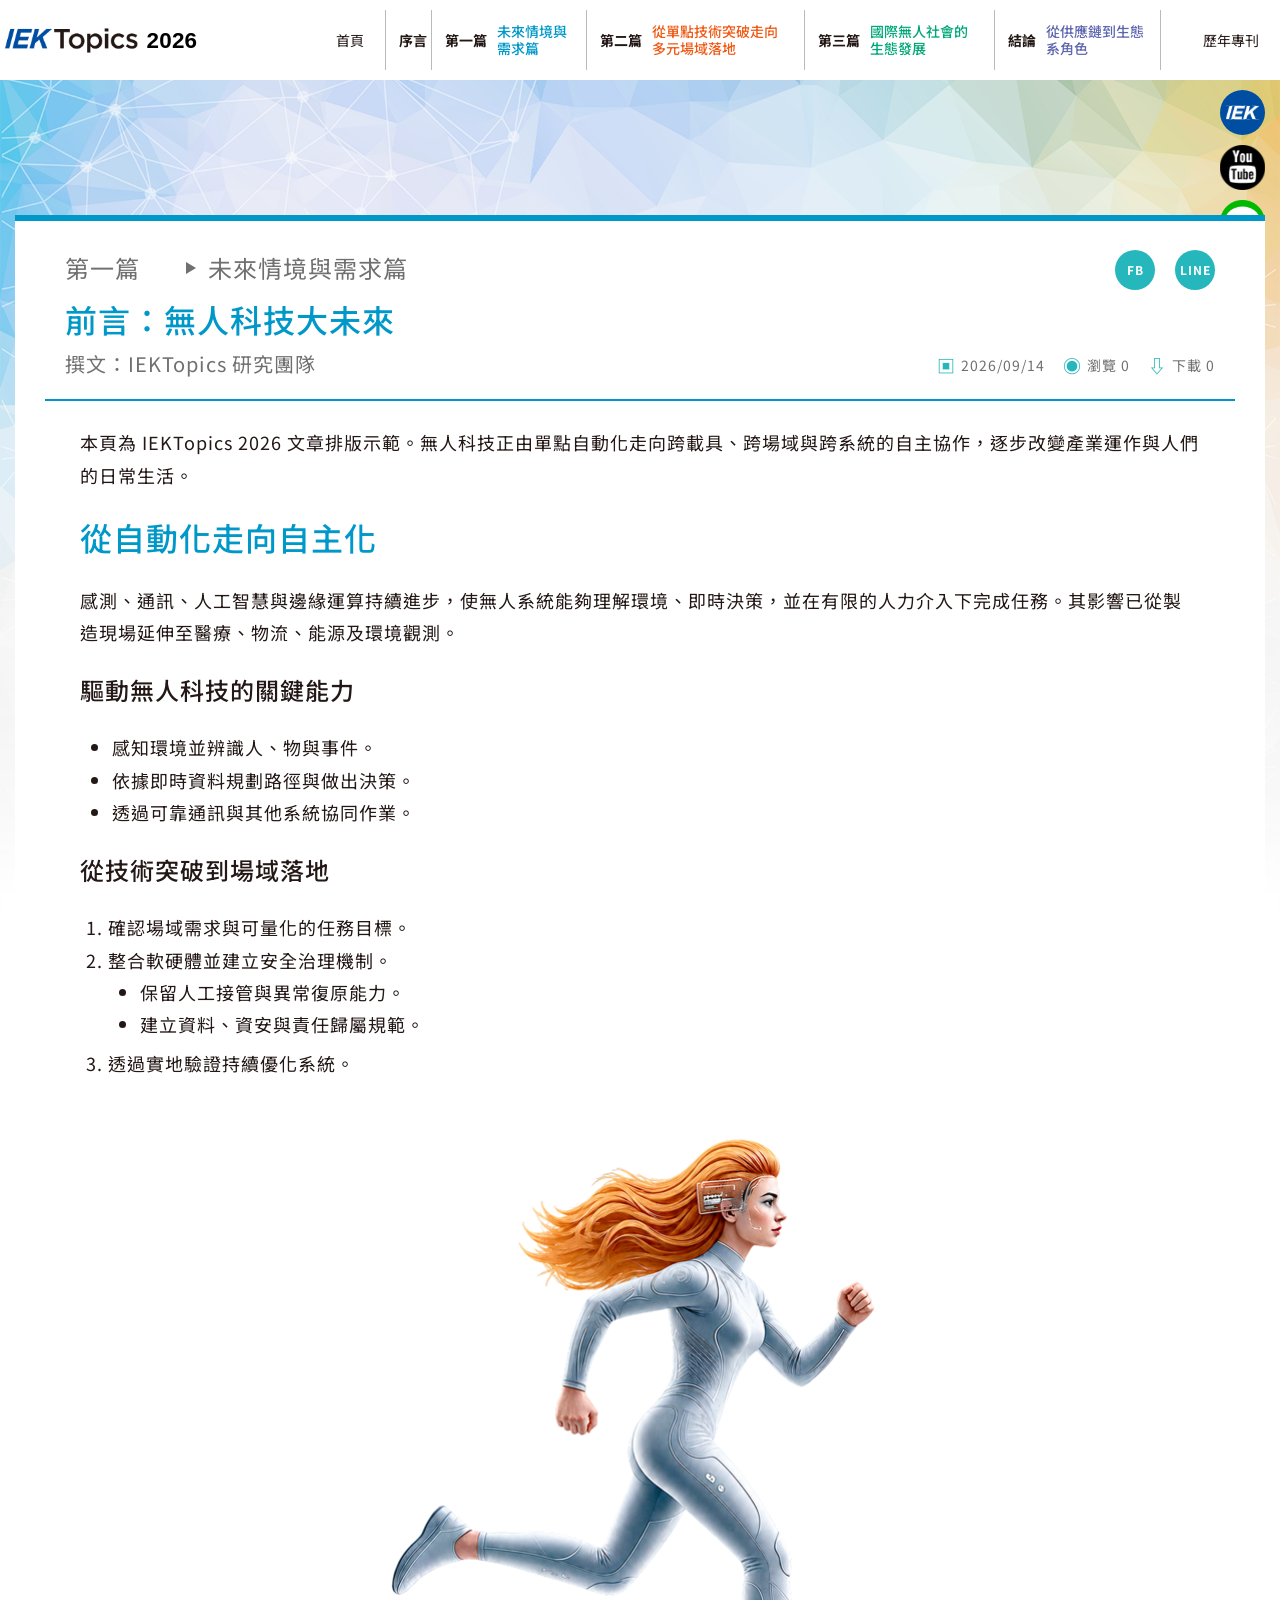
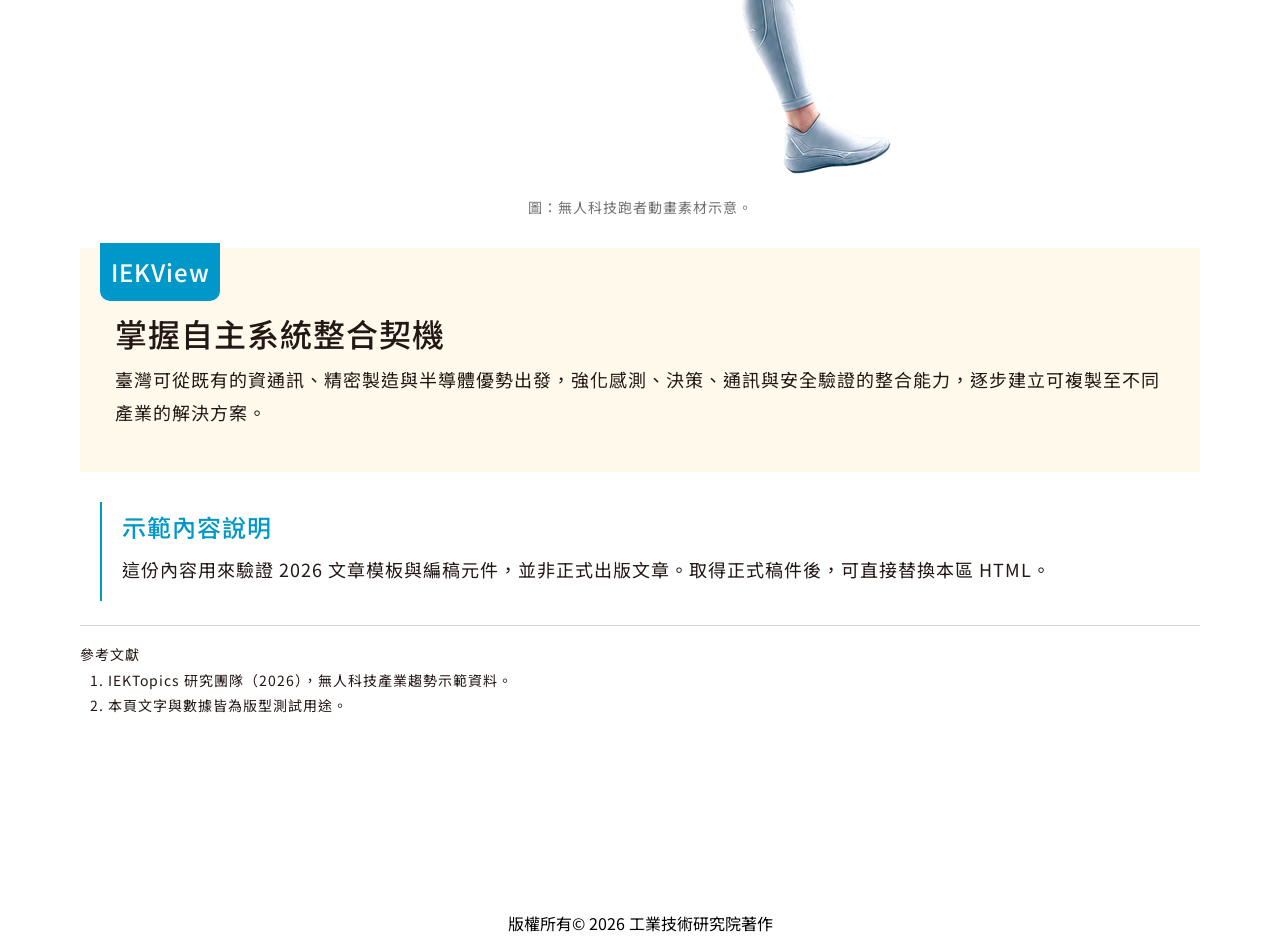
==== article.html @ 6112fb6c "first commit" ====
<!DOCTYPE html>
<html lang="zh-Hant-TW">
<head>
    <meta charset="UTF-8">
    <meta name="viewport" content="width=device-width, initial-scale=1.0">
    <meta http-equiv="X-UA-Compatible" content="ie=edge">
    <meta name="format-detection" content="telephone=no">
    <meta name="format-detection" content="email=no">
    <title>IEKTopics 2026｜前言：無人科技大未來</title>
    <link rel="stylesheet" href="css/main.css">
    <link rel="stylesheet" href="css/header.css?20260915a">
    <link rel="stylesheet" href="css/article.css?20260915a">
</head>
<body class="articleBody">
    <div id="app">
        <header id="header">
            <div class="headerContent">
                <div class="logo">
                    <a href="./index.html" aria-label="IEK Topics 2026 首頁">
                        <span class="logoArtwork" aria-hidden="true">
                            <img src="./images/logo.png" alt="" draggable="false">
                        </span>
                        <span class="logoYear" aria-hidden="true">2026</span>
                    </a>
                </div>
                <button type="button" id="menuBtn" aria-controls="site-nav" aria-expanded="false" aria-label="開啟選單">
                    <span aria-hidden="true"></span>
                </button>
                <nav id="site-nav" aria-label="主選單">
                    <ul class="mainMenu" id="main-menu"></ul>
                </nav>
            </div>
        </header>

        <main class="article" style="--article-color: #0098c8;">
            <div class="article__wrap">
                <article class="article__main">
                    <header class="article__header">
                        <div class="article__header--top">
                            <div class="article__share" aria-label="分享文章">
                                <a id="share-facebook" href="https://www.facebook.com/sharer/sharer.php" target="_blank" rel="noopener" aria-label="分享到 Facebook">FB</a>
                                <a id="share-line" href="https://social-plugins.line.me/lineit/share" target="_blank" rel="noopener" aria-label="分享到 LINE">LINE</a>
                            </div>
                            <div class="label"><span>第一篇</span><span>未來情境與需求篇</span></div>
                        </div>
                        <h1 class="article__header--title">前言：無人科技大未來</h1>
                        <div class="article__header--bottom">
                            <p class="author">撰文：IEKTopics 研究團隊</p>
                            <div class="article__info" aria-label="文章資訊">
                                <span><b aria-hidden="true">▣</b> 2026/09/14</span>
                                <span><b aria-hidden="true">◉</b> 瀏覽 0</span>
                                <span><b aria-hidden="true">⇩</b> 下載 0</span>
                            </div>
                        </div>
                    </header>

                    <!-- 正式文章請直接在 article__content 內依 description.html 的格式編輯。 -->
                    <div class="article__content">
                        <p>本頁為 IEKTopics 2026 文章排版示範。無人科技正由單點自動化走向跨載具、跨場域與跨系統的自主協作，逐步改變產業運作與人們的日常生活。</p>

                        <h1 class="txtGreen">從自動化走向自主化</h1>
                        <p>感測、通訊、人工智慧與邊緣運算持續進步，使無人系統能夠理解環境、即時決策，並在有限的人力介入下完成任務。其影響已從製造現場延伸至醫療、物流、能源及環境觀測。</p>

                        <h2>驅動無人科技的關鍵能力</h2>
                        <ul>
                            <li>感知環境並辨識人、物與事件。</li>
                            <li>依據即時資料規劃路徑與做出決策。</li>
                            <li>透過可靠通訊與其他系統協同作業。</li>
                        </ul>

                        <h2>從技術突破到場域落地</h2>
                        <ol>
                            <li>確認場域需求與可量化的任務目標。</li>
                            <li>整合軟硬體並建立安全治理機制。
                                <ul>
                                    <li>保留人工接管與異常復原能力。</li>
                                    <li>建立資料、資安與責任歸屬規範。</li>
                                </ul>
                            </li>
                            <li>透過實地驗證持續優化系統。</li>
                        </ol>

                        <figure>
                            <img src="./images/runner-01.png" alt="無人科技跑者動畫素材示意圖" draggable="false">
                            <figcaption>圖：無人科技跑者動畫素材示意。</figcaption>
                        </figure>

                        <div class="article__iekview">
                            <div class="iekview__main">
                                <p class="iekview__label">IEKView</p>
                                <div class="iekview__main--content">
                                    <h1>掌握自主系統整合契機</h1>
                                    <p>臺灣可從既有的資通訊、精密製造與半導體優勢出發，強化感測、決策、通訊與安全驗證的整合能力，逐步建立可複製至不同產業的解決方案。</p>
                                </div>
                            </div>
                        </div>

                        <div class="article__iekview">
                            <div class="iekview__into">
                                <h2 class="txtGreen">示範內容說明</h2>
                                <p>這份內容用來驗證 2026 文章模板與編稿元件，並非正式出版文章。取得正式稿件後，可直接替換本區 HTML。</p>
                            </div>
                        </div>

                        <div class="article__note">
                            <p>參考文獻</p>
                            <ol>
                                <li>IEKTopics 研究團隊（2026），無人科技產業趨勢示範資料。</li>
                                <li>本頁文字與數據皆為版型測試用途。</li>
                            </ol>
                        </div>
                    </div>
                </article>

                <div class="article__download" aria-label="文章下載資訊">
                    <p>本文檔案：前言：無人科技大未來 <span class="downloadStatus">正式檔案待上線</span></p>
                </div>
            </div>
        </main>

        <aside class="floatBtn" aria-label="外部服務">
            <a class="iek" href="https://ieknet.iek.org.tw" target="_blank" rel="noopener">
                <img src="./images/nav-iek.svg" alt="IEK" draggable="false">
            </a>
            <a class="youtube" href="https://www.youtube.com/user/ITRIIEK" target="_blank" rel="noopener">
                <img src="./images/nav-youtube.svg" alt="YouTube" draggable="false">
            </a>
            <a class="line" href="https://s.no8.io/link/channels/sjicz8Tp4T" target="_blank" rel="noopener">
                <img src="./images/nav-line.svg" alt="LINE" draggable="false">
            </a>
        </aside>

        <footer id="Footer" class="articleFooter">
            <div>版權所有© <script>document.write(new Date().getFullYear());</script> 工業技術研究院著作</div>
        </footer>
    </div>
    <script src="./js/article-data.js?20260914"></script>
    <script src="./js/header-menu.js?20260915a"></script>
    <script>
        (function () {
            var url = encodeURIComponent(window.location.href);
            document.getElementById('share-facebook').href = 'https://www.facebook.com/sharer/sharer.php?u=' + url;
            document.getElementById('share-line').href = 'https://social-plugins.line.me/lineit/share?url=' + url;
        }());
    </script>
</body>
</html>
---- css/main.css ----
@import url(https://fonts.googleapis.com/css2?family=Noto+Sans+TC:wght@400;500;700&display=swap);/*! normalize.css v8.0.1 | MIT License | github.com/necolas/normalize.css */

/* Document
   ========================================================================== */

/**
 * 1. Correct the line height in all browsers.
 * 2. Prevent adjustments of font size after orientation changes in iOS.
 */

html {
  line-height: 1.15; /* 1 */
  -webkit-text-size-adjust: 100%; /* 2 */
}

/* Sections
   ========================================================================== */

/**
 * Remove the margin in all browsers.
 */

body {
  margin: 0;
}

/**
 * Render the `main` element consistently in IE.
 */

main {
  display: block;
}

/**
 * Correct the font size and margin on `h1` elements within `section` and
 * `article` contexts in Chrome, Firefox, and Safari.
 */

h1 {
  font-size: 2em;
  margin: 0.67em 0;
}

/* Grouping content
   ========================================================================== */

/**
 * 1. Add the correct box sizing in Firefox.
 * 2. Show the overflow in Edge and IE.
 */

hr {
  box-sizing: content-box; /* 1 */
  height: 0; /* 1 */
  overflow: visible; /* 2 */
}

/**
 * 1. Correct the inheritance and scaling of font size in all browsers.
 * 2. Correct the odd `em` font sizing in all browsers.
 */

pre {
  font-family: monospace, monospace; /* 1 */
  font-size: 1em; /* 2 */
}

/* Text-level semantics
   ========================================================================== */

/**
 * Remove the gray background on active links in IE 10.
 */

a {
  background-color: transparent;
}

/**
 * 1. Remove the bottom border in Chrome 57-
 * 2. Add the correct text decoration in Chrome, Edge, IE, Opera, and Safari.
 */

abbr[title] {
  border-bottom: none; /* 1 */
  text-decoration: underline; /* 2 */
  text-decoration: underline dotted; /* 2 */
}

/**
 * Add the correct font weight in Chrome, Edge, and Safari.
 */

b,
strong {
  font-weight: bolder;
}

/**
 * 1. Correct the inheritance and scaling of font size in all browsers.
 * 2. Correct the odd `em` font sizing in all browsers.
 */

code,
kbd,
samp {
  font-family: monospace, monospace; /* 1 */
  font-size: 1em; /* 2 */
}

/**
 * Add the correct font size in all browsers.
 */

small {
  font-size: 80%;
}

/**
 * Prevent `sub` and `sup` elements from affecting the line height in
 * all browsers.
 */

sub,
sup {
  font-size: 75%;
  line-height: 0;
  position: relative;
  vertical-align: baseline;
}

sub {
  bottom: -0.25em;
}

sup {
  top: -0.5em;
}

/* Embedded content
   ========================================================================== */

/**
 * Remove the border on images inside links in IE 10.
 */

img {
  border-style: none;
}

/* Forms
   ========================================================================== */

/**
 * 1. Change the font styles in all browsers.
 * 2. Remove the margin in Firefox and Safari.
 */

button,
input,
optgroup,
select,
textarea {
  font-family: inherit; /* 1 */
  font-size: 100%; /* 1 */
  line-height: 1.15; /* 1 */
  margin: 0; /* 2 */
}

/**
 * Show the overflow in IE.
 * 1. Show the overflow in Edge.
 */

button,
input { /* 1 */
  overflow: visible;
}

/**
 * Remove the inheritance of text transform in Edge, Firefox, and IE.
 * 1. Remove the inheritance of text transform in Firefox.
 */

button,
select { /* 1 */
  text-transform: none;
}

/**
 * Correct the inability to style clickable types in iOS and Safari.
 */

button,
[type="button"],
[type="reset"],
[type="submit"] {
  -webkit-appearance: button;
}

/**
 * Remove the inner border and padding in Firefox.
 */

button::-moz-focus-inner,
[type="button"]::-moz-focus-inner,
[type="reset"]::-moz-focus-inner,
[type="submit"]::-moz-focus-inner {
  border-style: none;
  padding: 0;
}

/**
 * Restore the focus styles unset by the previous rule.
 */

button:-moz-focusring,
[type="button"]:-moz-focusring,
[type="reset"]:-moz-focusring,
[type="submit"]:-moz-focusring {
  outline: 1px dotted ButtonText;
}

/**
 * Correct the padding in Firefox.
 */

fieldset {
  padding: 0.35em 0.75em 0.625em;
}

/**
 * 1. Correct the text wrapping in Edge and IE.
 * 2. Correct the color inheritance from `fieldset` elements in IE.
 * 3. Remove the padding so developers are not caught out when they zero out
 *    `fieldset` elements in all browsers.
 */

legend {
  box-sizing: border-box; /* 1 */
  color: inherit; /* 2 */
  display: table; /* 1 */
  max-width: 100%; /* 1 */
  padding: 0; /* 3 */
  white-space: normal; /* 1 */
}

/**
 * Add the correct vertical alignment in Chrome, Firefox, and Opera.
 */

progress {
  vertical-align: baseline;
}

/**
 * Remove the default vertical scrollbar in IE 10+.
 */

textarea {
  overflow: auto;
}

/**
 * 1. Add the correct box sizing in IE 10.
 * 2. Remove the padding in IE 10.
 */

[type="checkbox"],
[type="radio"] {
  box-sizing: border-box; /* 1 */
  padding: 0; /* 2 */
}

/**
 * Correct the cursor style of increment and decrement buttons in Chrome.
 */

[type="number"]::-webkit-inner-spin-button,
[type="number"]::-webkit-outer-spin-button {
  height: auto;
}

/**
 * 1. Correct the odd appearance in Chrome and Safari.
 * 2. Correct the outline style in Safari.
 */

[type="search"] {
  -webkit-appearance: textfield; /* 1 */
  outline-offset: -2px; /* 2 */
}

/**
 * Remove the inner padding in Chrome and Safari on macOS.
 */

[type="search"]::-webkit-search-decoration {
  -webkit-appearance: none;
}

/**
 * 1. Correct the inability to style clickable types in iOS and Safari.
 * 2. Change font properties to `inherit` in Safari.
 */

::-webkit-file-upload-button {
  -webkit-appearance: button; /* 1 */
  font: inherit; /* 2 */
}

/* Interactive
   ========================================================================== */

/*
 * Add the correct display in Edge, IE 10+, and Firefox.
 */

details {
  display: block;
}

/*
 * Add the correct display in all browsers.
 */

summary {
  display: list-item;
}

/* Misc
   ========================================================================== */

/**
 * Add the correct display in IE 10+.
 */

template {
  display: none;
}

/**
 * Add the correct display in IE 10.
 */

[hidden] {
  display: none;
}

/* IEKTopics 2026 interactive key visual */
.index .index__main {
  min-height: calc(100vh - var(--nav-height));
  background: #fff;
}
.index .index__background {
  display: none;
}
.index .KeyVision {
  height: calc(100vh - var(--nav-height));
  min-height: 685px;
  background: #fff;
}
.index .KeyVision > .container {
  max-width: 1080px;
  height: 100%;
}
.index .KeyVision__main {
  width: 100%;
  height: 100%;
  padding-top: 0;
  align-items: center;
  justify-content: center;
}
.logoPlaceholder {
  display: flex;
  align-items: center;
  justify-content: center;
  width: 288px;
  height: 35px;
  border: 1px dashed #999;
  color: #555;
  font-size: 16px;
  letter-spacing: .04em;
}
.KeyVision__animation {
  position: relative;
  width: 100%;
  height: min(685px, 100%);
  aspect-ratio: 1080 / 685;
  overflow: hidden;
  background: #fff;
}
.KeyVision__cards,
.KeyVision__runner {
  position: absolute;
  inset: 0;
  overflow: hidden;
}
.KeyVision__cards {
  z-index: 1;
  perspective: 1800px;
  perspective-origin: 50% 50%;
}
.KeyVision__cards .card-wrap {
  --card-width: clamp(62px, 12.78%, 138px);
  position: absolute;
  left: 50%;
  top: 56%;
  width: var(--card-width);
  aspect-ratio: 180 / 685;
  transform-style: preserve-3d;
  transform-origin: center center;
  will-change: transform, opacity;
}
.KeyVision__cards .card-wrap img {
  display: block;
  width: 100%;
  height: 100%;
  object-fit: fill;
  filter: drop-shadow(0 16px 18px rgba(0,0,0,.18));
  user-select: none;
  -webkit-user-drag: none;
}
.KeyVision__runner {
  z-index: 2;
  pointer-events: none;
}
.KeyVision__runner #runner {
  position: absolute;
  left: 0;
  bottom: 0;
  width: min(55.46%, 599px);
  height: auto;
  transform-origin: center bottom;
  will-change: transform;
  user-select: none;
  -webkit-user-drag: none;
}
.index #Footer {
  color: #000;
  background: #fff;
}
.index #Footer .enterprise {
  display: none;
}
@media (max-width: 960px) {
  .index .KeyVision {
    min-height: 600px;
  }
  .index .KeyVision > .container {
    max-width: 100%;
    padding: 0 15px;
  }
  .KeyVision__animation {
    height: auto;
    min-height: 600px;
  }
}
@media (max-width: 768px) {
  .logoPlaceholder {
    width: 168px;
    height: 28px;
    font-size: 13px;
  }
  .index .KeyVision {
    min-height: 520px;
  }
  .index .KeyVision > .container {
    padding: 0;
  }
  .KeyVision__animation {
    min-height: 520px;
  }
  .KeyVision__cards .card-wrap {
    --card-width: clamp(58px, 17vw, 105px);
  }
  .KeyVision__runner #runner {
    width: 72%;
  }
}
@media (prefers-reduced-motion: reduce) {
  .KeyVision__cards .card-wrap,
  .KeyVision__runner #runner {
    transition: none;
  }
}
a{color:inherit;text-decoration:inherit}p,figure{margin:0}ul{padding:0;margin:0;list-style:none}.row{display:-webkit-box;display:-webkit-flex;display:-ms-flexbox;display:flex;-webkit-box-align:start;-webkit-align-items:flex-start;-ms-flex-align:start;align-items:flex-start;-webkit-box-pack:start;-webkit-justify-content:flex-start;-ms-flex-pack:start;justify-content:flex-start;-webkit-flex-wrap:wrap;-ms-flex-wrap:wrap;flex-wrap:wrap;margin:0 auto;width:100%;max-width:1200px}.col\:1{width:calc(((100% - 480px) / 24 * 1));margin-right:10px;margin-left:10px}.col\:full-1{width:4.16667%}.col\:2{width:calc(20px + ((100% - 480px) / 24 * 2));margin-right:10px;margin-left:10px}.col\:full-2{width:8.33333%}.col\:3{width:calc(40px + ((100% - 480px) / 24 * 3));margin-right:10px;margin-left:10px}.col\:full-3{width:12.5%}.col\:4{width:calc(60px + ((100% - 480px) / 24 * 4));margin-right:10px;margin-left:10px}.col\:full-4{width:16.66667%}.col\:5{width:calc(80px + ((100% - 480px) / 24 * 5));margin-right:10px;margin-left:10px}.col\:full-5{width:20.83333%}.col\:6{width:calc(100px + ((100% - 480px) / 24 * 6));margin-right:10px;margin-left:10px}.col\:full-6{width:25%}.col\:7{width:calc(120px + ((100% - 480px) / 24 * 7));margin-right:10px;margin-left:10px}.col\:full-7{width:29.16667%}.col\:8{width:calc(140px + ((100% - 480px) / 24 * 8));margin-right:10px;margin-left:10px}.col\:full-8{width:33.33333%}.col\:9{width:calc(160px + ((100% - 480px) / 24 * 9));margin-right:10px;margin-left:10px}.col\:full-9{width:37.5%}.col\:10{width:calc(180px + ((100% - 480px) / 24 * 10));margin-right:10px;margin-left:10px}.col\:full-10{width:41.66667%}.col\:11{width:calc(200px + ((100% - 480px) / 24 * 11));margin-right:10px;margin-left:10px}.col\:full-11{width:45.83333%}.col\:12{width:calc(220px + ((100% - 480px) / 24 * 12));margin-right:10px;margin-left:10px}.col\:full-12{width:50%}.col\:13{width:calc(240px + ((100% - 480px) / 24 * 13));margin-right:10px;margin-left:10px}.col\:full-13{width:54.16667%}.col\:14{width:calc(260px + ((100% - 480px) / 24 * 14));margin-right:10px;margin-left:10px}.col\:full-14{width:58.33333%}.col\:15{width:calc(280px + ((100% - 480px) / 24 * 15));margin-right:10px;margin-left:10px}.col\:full-15{width:62.5%}.col\:16{width:calc(300px + ((100% - 480px) / 24 * 16));margin-right:10px;margin-left:10px}.col\:full-16{width:66.66667%}.col\:17{width:calc(320px + ((100% - 480px) / 24 * 17));margin-right:10px;margin-left:10px}.col\:full-17{width:70.83333%}.col\:18{width:calc(340px + ((100% - 480px) / 24 * 18));margin-right:10px;margin-left:10px}.col\:full-18{width:75%}.col\:19{width:calc(360px + ((100% - 480px) / 24 * 19));margin-right:10px;margin-left:10px}.col\:full-19{width:79.16667%}.col\:20{width:calc(380px + ((100% - 480px) / 24 * 20));margin-right:10px;margin-left:10px}.col\:full-20{width:83.33333%}.col\:21{width:calc(400px + ((100% - 480px) / 24 * 21));margin-right:10px;margin-left:10px}.col\:full-21{width:87.5%}.col\:22{width:calc(420px + ((100% - 480px) / 24 * 22));margin-right:10px;margin-left:10px}.col\:full-22{width:91.66667%}.col\:23{width:calc(440px + ((100% - 480px) / 24 * 23));margin-right:10px;margin-left:10px}.col\:full-23{width:95.83333%}.col\:24{width:calc(460px + (100% - 480px));margin-right:10px;margin-left:10px}.col\:full-24{width:100%}@media (max-width: 1200px){.xl\:1{width:calc(((100% - 480px) / 24 * 1));margin-right:10px;margin-left:10px}.xl\:2{width:calc(20px + ((100% - 480px) / 24 * 2));margin-right:10px;margin-left:10px}.xl\:3{width:calc(40px + ((100% - 480px) / 24 * 3));margin-right:10px;margin-left:10px}.xl\:4{width:calc(60px + ((100% - 480px) / 24 * 4));margin-right:10px;margin-left:10px}.xl\:5{width:calc(80px + ((100% - 480px) / 24 * 5));margin-right:10px;margin-left:10px}.xl\:6{width:calc(100px + ((100% - 480px) / 24 * 6));margin-right:10px;margin-left:10px}.xl\:7{width:calc(120px + ((100% - 480px) / 24 * 7));margin-right:10px;margin-left:10px}.xl\:8{width:calc(140px + ((100% - 480px) / 24 * 8));margin-right:10px;margin-left:10px}.xl\:9{width:calc(160px + ((100% - 480px) / 24 * 9));margin-right:10px;margin-left:10px}.xl\:10{width:calc(180px + ((100% - 480px) / 24 * 10));margin-right:10px;margin-left:10px}.xl\:11{width:calc(200px + ((100% - 480px) / 24 * 11));margin-right:10px;margin-left:10px}.xl\:12{width:calc(220px + ((100% - 480px) / 24 * 12));margin-right:10px;margin-left:10px}.xl\:13{width:calc(240px + ((100% - 480px) / 24 * 13));margin-right:10px;margin-left:10px}.xl\:14{width:calc(260px + ((100% - 480px) / 24 * 14));margin-right:10px;margin-left:10px}.xl\:15{width:calc(280px + ((100% - 480px) / 24 * 15));margin-right:10px;margin-left:10px}.xl\:16{width:calc(300px + ((100% - 480px) / 24 * 16));margin-right:10px;margin-left:10px}.xl\:17{width:calc(320px + ((100% - 480px) / 24 * 17));margin-right:10px;margin-left:10px}.xl\:18{width:calc(340px + ((100% - 480px) / 24 * 18));margin-right:10px;margin-left:10px}.xl\:19{width:calc(360px + ((100% - 480px) / 24 * 19));margin-right:10px;margin-left:10px}.xl\:20{width:calc(380px + ((100% - 480px) / 24 * 20));margin-right:10px;margin-left:10px}.xl\:21{width:calc(400px + ((100% - 480px) / 24 * 21));margin-right:10px;margin-left:10px}.xl\:22{width:calc(420px + ((100% - 480px) / 24 * 22));margin-right:10px;margin-left:10px}.xl\:23{width:calc(440px + ((100% - 480px) / 24 * 23));margin-right:10px;margin-left:10px}.xl\:24{width:calc(460px + (100% - 480px));margin-right:10px;margin-left:10px}}@media (max-width: 1200px){.xl\:full-1{width:4.16667%}.xl\:full-2{width:8.33333%}.xl\:full-3{width:12.5%}.xl\:full-4{width:16.66667%}.xl\:full-5{width:20.83333%}.xl\:full-6{width:25%}.xl\:full-7{width:29.16667%}.xl\:full-8{width:33.33333%}.xl\:full-9{width:37.5%}.xl\:full-10{width:41.66667%}.xl\:full-11{width:45.83333%}.xl\:full-12{width:50%}.xl\:full-13{width:54.16667%}.xl\:full-14{width:58.33333%}.xl\:full-15{width:62.5%}.xl\:full-16{width:66.66667%}.xl\:full-17{width:70.83333%}.xl\:full-18{width:75%}.xl\:full-19{width:79.16667%}.xl\:full-20{width:83.33333%}.xl\:full-21{width:87.5%}.xl\:full-22{width:91.66667%}.xl\:full-23{width:95.83333%}.xl\:full-24{width:100%}}@media (max-width: 960px){.lg\:1{width:calc(((100% - 480px) / 24 * 1));margin-right:10px;margin-left:10px}.lg\:2{width:calc(20px + ((100% - 480px) / 24 * 2));margin-right:10px;margin-left:10px}.lg\:3{width:calc(40px + ((100% - 480px) / 24 * 3));margin-right:10px;margin-left:10px}.lg\:4{width:calc(60px + ((100% - 480px) / 24 * 4));margin-right:10px;margin-left:10px}.lg\:5{width:calc(80px + ((100% - 480px) / 24 * 5));margin-right:10px;margin-left:10px}.lg\:6{width:calc(100px + ((100% - 480px) / 24 * 6));margin-right:10px;margin-left:10px}.lg\:7{width:calc(120px + ((100% - 480px) / 24 * 7));margin-right:10px;margin-left:10px}.lg\:8{width:calc(140px + ((100% - 480px) / 24 * 8));margin-right:10px;margin-left:10px}.lg\:9{width:calc(160px + ((100% - 480px) / 24 * 9));margin-right:10px;margin-left:10px}.lg\:10{width:calc(180px + ((100% - 480px) / 24 * 10));margin-right:10px;margin-left:10px}.lg\:11{width:calc(200px + ((100% - 480px) / 24 * 11));margin-right:10px;margin-left:10px}.lg\:12{width:calc(220px + ((100% - 480px) / 24 * 12));margin-right:10px;margin-left:10px}.lg\:13{width:calc(240px + ((100% - 480px) / 24 * 13));margin-right:10px;margin-left:10px}.lg\:14{width:calc(260px + ((100% - 480px) / 24 * 14));margin-right:10px;margin-left:10px}.lg\:15{width:calc(280px + ((100% - 480px) / 24 * 15));margin-right:10px;margin-left:10px}.lg\:16{width:calc(300px + ((100% - 480px) / 24 * 16));margin-right:10px;margin-left:10px}.lg\:17{width:calc(320px + ((100% - 480px) / 24 * 17));margin-right:10px;margin-left:10px}.lg\:18{width:calc(340px + ((100% - 480px) / 24 * 18));margin-right:10px;margin-left:10px}.lg\:19{width:calc(360px + ((100% - 480px) / 24 * 19));margin-right:10px;margin-left:10px}.lg\:20{width:calc(380px + ((100% - 480px) / 24 * 20));margin-right:10px;margin-left:10px}.lg\:21{width:calc(400px + ((100% - 480px) / 24 * 21));margin-right:10px;margin-left:10px}.lg\:22{width:calc(420px + ((100% - 480px) / 24 * 22));margin-right:10px;margin-left:10px}.lg\:23{width:calc(440px + ((100% - 480px) / 24 * 23));margin-right:10px;margin-left:10px}.lg\:24{width:calc(460px + (100% - 480px));margin-right:10px;margin-left:10px}}@media (max-width: 960px){.lg\:full-1{width:4.16667%}.lg\:full-2{width:8.33333%}.lg\:full-3{width:12.5%}.lg\:full-4{width:16.66667%}.lg\:full-5{width:20.83333%}.lg\:full-6{width:25%}.lg\:full-7{width:29.16667%}.lg\:full-8{width:33.33333%}.lg\:full-9{width:37.5%}.lg\:full-10{width:41.66667%}.lg\:full-11{width:45.83333%}.lg\:full-12{width:50%}.lg\:full-13{width:54.16667%}.lg\:full-14{width:58.33333%}.lg\:full-15{width:62.5%}.lg\:full-16{width:66.66667%}.lg\:full-17{width:70.83333%}.lg\:full-18{width:75%}.lg\:full-19{width:79.16667%}.lg\:full-20{width:83.33333%}.lg\:full-21{width:87.5%}.lg\:full-22{width:91.66667%}.lg\:full-23{width:95.83333%}.lg\:full-24{width:100%}}@media (max-width: 768px){.md\:1{width:calc(((100% - 480px) / 24 * 1));margin-right:10px;margin-left:10px}.md\:2{width:calc(20px + ((100% - 480px) / 24 * 2));margin-right:10px;margin-left:10px}.md\:3{width:calc(40px + ((100% - 480px) / 24 * 3));margin-right:10px;margin-left:10px}.md\:4{width:calc(60px + ((100% - 480px) / 24 * 4));margin-right:10px;margin-left:10px}.md\:5{width:calc(80px + ((100% - 480px) / 24 * 5));margin-right:10px;margin-left:10px}.md\:6{width:calc(100px + ((100% - 480px) / 24 * 6));margin-right:10px;margin-left:10px}.md\:7{width:calc(120px + ((100% - 480px) / 24 * 7));margin-right:10px;margin-left:10px}.md\:8{width:calc(140px + ((100% - 480px) / 24 * 8));margin-right:10px;margin-left:10px}.md\:9{width:calc(160px + ((100% - 480px) / 24 * 9));margin-right:10px;margin-left:10px}.md\:10{width:calc(180px + ((100% - 480px) / 24 * 10));margin-right:10px;margin-left:10px}.md\:11{width:calc(200px + ((100% - 480px) / 24 * 11));margin-right:10px;margin-left:10px}.md\:12{width:calc(220px + ((100% - 480px) / 24 * 12));margin-right:10px;margin-left:10px}.md\:13{width:calc(240px + ((100% - 480px) / 24 * 13));margin-right:10px;margin-left:10px}.md\:14{width:calc(260px + ((100% - 480px) / 24 * 14));margin-right:10px;margin-left:10px}.md\:15{width:calc(280px + ((100% - 480px) / 24 * 15));margin-right:10px;margin-left:10px}.md\:16{width:calc(300px + ((100% - 480px) / 24 * 16));margin-right:10px;margin-left:10px}.md\:17{width:calc(320px + ((100% - 480px) / 24 * 17));margin-right:10px;margin-left:10px}.md\:18{width:calc(340px + ((100% - 480px) / 24 * 18));margin-right:10px;margin-left:10px}.md\:19{width:calc(360px + ((100% - 480px) / 24 * 19));margin-right:10px;margin-left:10px}.md\:20{width:calc(380px + ((100% - 480px) / 24 * 20));margin-right:10px;margin-left:10px}.md\:21{width:calc(400px + ((100% - 480px) / 24 * 21));margin-right:10px;margin-left:10px}.md\:22{width:calc(420px + ((100% - 480px) / 24 * 22));margin-right:10px;margin-left:10px}.md\:23{width:calc(440px + ((100% - 480px) / 24 * 23));margin-right:10px;margin-left:10px}.md\:24{width:calc(460px + (100% - 480px));margin-right:10px;margin-left:10px}}@media (max-width: 768px){.md\:full-1{width:4.16667%}.md\:full-2{width:8.33333%}.md\:full-3{width:12.5%}.md\:full-4{width:16.66667%}.md\:full-5{width:20.83333%}.md\:full-6{width:25%}.md\:full-7{width:29.16667%}.md\:full-8{width:33.33333%}.md\:full-9{width:37.5%}.md\:full-10{width:41.66667%}.md\:full-11{width:45.83333%}.md\:full-12{width:50%}.md\:full-13{width:54.16667%}.md\:full-14{width:58.33333%}.md\:full-15{width:62.5%}.md\:full-16{width:66.66667%}.md\:full-17{width:70.83333%}.md\:full-18{width:75%}.md\:full-19{width:79.16667%}.md\:full-20{width:83.33333%}.md\:full-21{width:87.5%}.md\:full-22{width:91.66667%}.md\:full-23{width:95.83333%}.md\:full-24{width:100%}}@media (max-width: 480px){.sm\:1{width:calc(((100% - 480px) / 24 * 1));margin-right:10px;margin-left:10px}.sm\:2{width:calc(20px + ((100% - 480px) / 24 * 2));margin-right:10px;margin-left:10px}.sm\:3{width:calc(40px + ((100% - 480px) / 24 * 3));margin-right:10px;margin-left:10px}.sm\:4{width:calc(60px + ((100% - 480px) / 24 * 4));margin-right:10px;margin-left:10px}.sm\:5{width:calc(80px + ((100% - 480px) / 24 * 5));margin-right:10px;margin-left:10px}.sm\:6{width:calc(100px + ((100% - 480px) / 24 * 6));margin-right:10px;margin-left:10px}.sm\:7{width:calc(120px + ((100% - 480px) / 24 * 7));margin-right:10px;margin-left:10px}.sm\:8{width:calc(140px + ((100% - 480px) / 24 * 8));margin-right:10px;margin-left:10px}.sm\:9{width:calc(160px + ((100% - 480px) / 24 * 9));margin-right:10px;margin-left:10px}.sm\:10{width:calc(180px + ((100% - 480px) / 24 * 10));margin-right:10px;margin-left:10px}.sm\:11{width:calc(200px + ((100% - 480px) / 24 * 11));margin-right:10px;margin-left:10px}.sm\:12{width:calc(220px + ((100% - 480px) / 24 * 12));margin-right:10px;margin-left:10px}.sm\:13{width:calc(240px + ((100% - 480px) / 24 * 13));margin-right:10px;margin-left:10px}.sm\:14{width:calc(260px + ((100% - 480px) / 24 * 14));margin-right:10px;margin-left:10px}.sm\:15{width:calc(280px + ((100% - 480px) / 24 * 15));margin-right:10px;margin-left:10px}.sm\:16{width:calc(300px + ((100% - 480px) / 24 * 16));margin-right:10px;margin-left:10px}.sm\:17{width:calc(320px + ((100% - 480px) / 24 * 17));margin-right:10px;margin-left:10px}.sm\:18{width:calc(340px + ((100% - 480px) / 24 * 18));margin-right:10px;margin-left:10px}.sm\:19{width:calc(360px + ((100% - 480px) / 24 * 19));margin-right:10px;margin-left:10px}.sm\:20{width:calc(380px + ((100% - 480px) / 24 * 20));margin-right:10px;margin-left:10px}.sm\:21{width:calc(400px + ((100% - 480px) / 24 * 21));margin-right:10px;margin-left:10px}.sm\:22{width:calc(420px + ((100% - 480px) / 24 * 22));margin-right:10px;margin-left:10px}.sm\:23{width:calc(440px + ((100% - 480px) / 24 * 23));margin-right:10px;margin-left:10px}.sm\:24{width:calc(460px + (100% - 480px));margin-right:10px;margin-left:10px}}@media (max-width: 480px){.sm\:full-1{width:4.16667%}.sm\:full-2{width:8.33333%}.sm\:full-3{width:12.5%}.sm\:full-4{width:16.66667%}.sm\:full-5{width:20.83333%}.sm\:full-6{width:25%}.sm\:full-7{width:29.16667%}.sm\:full-8{width:33.33333%}.sm\:full-9{width:37.5%}.sm\:full-10{width:41.66667%}.sm\:full-11{width:45.83333%}.sm\:full-12{width:50%}.sm\:full-13{width:54.16667%}.sm\:full-14{width:58.33333%}.sm\:full-15{width:62.5%}.sm\:full-16{width:66.66667%}.sm\:full-17{width:70.83333%}.sm\:full-18{width:75%}.sm\:full-19{width:79.16667%}.sm\:full-20{width:83.33333%}.sm\:full-21{width:87.5%}.sm\:full-22{width:91.66667%}.sm\:full-23{width:95.83333%}.sm\:full-24{width:100%}}@-webkit-keyframes zoomIn{from{opacity:0;-webkit-transform:scale3d(0.3, 0.3, 0.3);transform:scale3d(0.3, 0.3, 0.3)}50%,to{opacity:1}}@keyframes zoomIn{from{opacity:0;-webkit-transform:scale3d(0.3, 0.3, 0.3);transform:scale3d(0.3, 0.3, 0.3)}50%,to{opacity:1}}@-webkit-keyframes aniMove{0%{-webkit-transform:scale(1);transform:scale(1)}50%{-webkit-transform:scale(1.05);transform:scale(1.05)}100%{-webkit-transform:scale(1);transform:scale(1)}}@keyframes aniMove{0%{-webkit-transform:scale(1);transform:scale(1)}50%{-webkit-transform:scale(1.05);transform:scale(1.05)}100%{-webkit-transform:scale(1);transform:scale(1)}}@-webkit-keyframes aniMousewheel-minus{0%{left:100%}100%{left:calc(0% - 25%)}}@keyframes aniMousewheel-minus{0%{left:100%}100%{left:calc(0% - 25%)}}@-webkit-keyframes aniMousewheel-plus{0%{left:calc(0% - 25%)}100%{left:100%}}@keyframes aniMousewheel-plus{0%{left:calc(0% - 25%)}100%{left:100%}}@-webkit-keyframes aniDecoration-fadeOutRight{from{opacity:1}to{opacity:1;-webkit-transform:translate3d(100%, 0, 0);transform:translate3d(100%, 0, 0)}}@keyframes aniDecoration-fadeOutRight{from{opacity:1}to{opacity:1;-webkit-transform:translate3d(100%, 0, 0);transform:translate3d(100%, 0, 0)}}@-webkit-keyframes aniDecoration-fadeOutLeft{from{opacity:1}to{opacity:1;-webkit-transform:translate3d(-100%, 0, 0);transform:translate3d(-100%, 0, 0)}}@keyframes aniDecoration-fadeOutLeft{from{opacity:1}to{opacity:1;-webkit-transform:translate3d(-100%, 0, 0);transform:translate3d(-100%, 0, 0)}}@-webkit-keyframes aniDecoration-fadeOutDown{from{opacity:1}to{opacity:1;-webkit-transform:translate3d(0, 100%, 0);transform:translate3d(0, 100%, 0)}}@keyframes aniDecoration-fadeOutDown{from{opacity:1}to{opacity:1;-webkit-transform:translate3d(0, 100%, 0);transform:translate3d(0, 100%, 0)}}@-webkit-keyframes aniDecoration-fadeOutBottomRight{from{opacity:1;-webkit-transform:translate3d(0, 0, 0);transform:translate3d(0, 0, 0)}to{opacity:1;-webkit-transform:translate3d(100%, 100%, 0);transform:translate3d(100%, 100%, 0)}}@keyframes aniDecoration-fadeOutBottomRight{from{opacity:1;-webkit-transform:translate3d(0, 0, 0);transform:translate3d(0, 0, 0)}to{opacity:1;-webkit-transform:translate3d(100%, 100%, 0);transform:translate3d(100%, 100%, 0)}}@-webkit-keyframes aniOutline-fadeInUp{from{opacity:0;-webkit-transform:translate3d(0, 20%, 0);transform:translate3d(0, 20%, 0)}to{opacity:1;-webkit-transform:translate3d(0, 0, 0);transform:translate3d(0, 0, 0)}}@keyframes aniOutline-fadeInUp{from{opacity:0;-webkit-transform:translate3d(0, 20%, 0);transform:translate3d(0, 20%, 0)}to{opacity:1;-webkit-transform:translate3d(0, 0, 0);transform:translate3d(0, 0, 0)}}@font-face{font-family:"Microsoft JhengHei Modify";unicode-range:U+7db0, U+78A7, U+7B75;font-style:normal;font-weight:normal;src:local(Microsoft JhengHei)}*,*::before,*::after{-webkit-box-sizing:border-box;box-sizing:border-box}:root{--nav-height: 80px;--footer-height: 60px;min-height:-webkit-fill-available;min-height:-moz-available;min-height:stretch;--introduction-color: #004EA2;--ch1-color: #008DB5;--ch2-color: #26B7BC;--ch3-color: #4B6CB3;--ch4-color: #1B70A1;--ch5-color: #3AACC3;--gray-color: #707070;--green-color: #006F5A}html,body{position:relative;margin:0 auto;overflow-x:hidden;min-width:360px;font-family:'Noto Sans TC', sans-serif;font-size:16px;line-height:1.5;background:-webkit-gradient(linear, left top, left bottom, from(#006F5A), to(#192D7A));background:linear-gradient(180deg, #006F5A, #192D7A)}body.active{position:fixed;overflow:hidden;width:100%}main{width:100%;max-width:1920px;margin:0 auto}#app{position:relative;display:-webkit-box;display:-webkit-flex;display:-ms-flexbox;display:flex;-webkit-box-orient:vertical;-webkit-box-direction:normal;-webkit-flex-direction:column;-ms-flex-direction:column;flex-direction:column;min-height:100vh}img{max-width:100%;width:100%;margin:0 auto}#header{width:100%;min-width:360px;background-color:#fff;height:var(--nav-height);z-index:100;position:absolute;top:0;left:0;-webkit-box-shadow:rgba(0,0,0,0.1) 0px 1px 1px;box-shadow:rgba(0,0,0,0.1) 0px 1px 1px}#header.fixed{position:fixed;top:0}#header>.headerContent{display:-webkit-box;display:-webkit-flex;display:-ms-flexbox;display:flex;-webkit-box-align:center;-webkit-align-items:center;-ms-flex-align:center;align-items:center;-webkit-box-pack:justify;-webkit-justify-content:space-between;-ms-flex-pack:justify;justify-content:space-between;width:100%;height:100%;margin:0 auto;padding:0 15px}#header .logo>a{display:block;width:288px}#header .logo img{display:block}#header .mainMenu li:nth-of-type(2) .subMenu::before{background-color:var(--introduction-color)}#header .mainMenu li:nth-of-type(3) .text{color:var(--ch1-color)}#header .mainMenu li:nth-of-type(3) .subMenu::before{background-color:var(--ch1-color)}#header .mainMenu li:nth-of-type(4) .text{color:var(--ch2-color)}#header .mainMenu li:nth-of-type(4) .subMenu::before{background-color:var(--ch2-color)}#header .mainMenu li:nth-of-type(5) .text{color:var(--ch3-color)}#header .mainMenu li:nth-of-type(5) .subMenu::before{background-color:var(--ch3-color)}#header .mainMenu li:nth-of-type(6) .text{color:var(--ch4-color)}#header .mainMenu li:nth-of-type(6) .subMenu::before{background-color:var(--ch4-color)}#header .mainMenu li:nth-of-type(7) .text{color:var(--ch5-color)}#header .mainMenu li:nth-of-type(7) .subMenu::before{background-color:var(--ch5-color)}#header .menuShare{display:none;-webkit-box-pack:center;-webkit-justify-content:center;-ms-flex-pack:center;justify-content:center;gap:10px;padding:10px}#header .menuShare a{display:inline-block;width:45px !important;height:45px !important;padding:0;border-radius:50%}.mainMenu{display:-webkit-box;display:-webkit-flex;display:-ms-flexbox;display:flex;height:80px}.mainMenu li{position:relative;display:-webkit-box;display:-webkit-flex;display:-ms-flexbox;display:flex;-webkit-box-align:center;-webkit-align-items:center;-ms-flex-align:center;align-items:center}.mainMenu li+li::before{content:'';position:absolute;top:12px;left:0;height:60px;width:1px;background-color:#BABABA}.mainMenu li>a,.mainMenu li>.scrollHref{cursor:pointer;display:-webkit-box;display:-webkit-flex;display:-ms-flexbox;display:flex;-webkit-box-align:center;-webkit-align-items:center;-ms-flex-align:center;align-items:center;padding:12px 20px;height:100%;font-size:18px;color:#000000;text-decoration:none}.mainMenu li>a>span,.mainMenu li>.scrollHref>span{display:block}.mainMenu li .scrollHref{max-width:285px}.mainMenu li .title{display:-webkit-box;display:-webkit-flex;display:-ms-flexbox;display:flex;-webkit-box-align:center;-webkit-align-items:center;-ms-flex-align:center;align-items:center;gap:18px}.mainMenu li .title .chapter{-webkit-flex-shrink:0;-ms-flex-negative:0;flex-shrink:0}.scrollHref{position:relative}.scrollHref:hover .subMenu{display:block}.subMenu{display:none;position:absolute;top:80px;left:0;width:380px;background-color:rgba(255,255,255,0.9);padding:5px 12px 0}.subMenu::before{content:'';display:block;width:100%;height:5px;position:absolute;top:0;left:0;right:0}.subMenu>.list{display:-webkit-box;display:-webkit-flex;display:-ms-flexbox;display:flex;font-size:16px;line-height:1.5;color:#000000;padding:12px 10px}.subMenu>.list+.list{border-top:solid 1px #BABABA}.subMenu>.list.case{border-top:none}.subMenu>.list .type{-webkit-box-flex:0;-webkit-flex:0 0 50px;-ms-flex:0 0 50px;flex:0 0 50px;width:50px;font-weight:bold;color:#e4782c;text-align:center}.subMenu>.list .category{-webkit-box-flex:1;-webkit-flex:1 1 auto;-ms-flex:1 1 auto;flex:1 1 auto;width:100%}.subMenu>.list a{display:block;padding:0;font-size:16px;line-height:1.5}#menuBtn{position:relative;width:30px;height:30px;display:none;z-index:101}#menuBtn>span{width:100%;height:3px;background-color:#004EA2;position:absolute;top:50%;left:0;width:100%;-webkit-transform:translate3d(0, -50%, 0);transform:translate3d(0, -50%, 0)}#menuBtn>span:before,#menuBtn>span:after{-webkit-transition:all 0.3s;transition:all 0.3s;content:"";display:block;width:100%;height:3px;background-color:#004EA2;position:absolute}#menuBtn>span:before{top:-12px}#menuBtn>span:after{top:12px}#menuBtn.active>span{background-color:transparent}#menuBtn.active>span:before{-webkit-transform:translate3D(0px, 12px, 0) rotate(45deg);-ms-transform:translate3D(0px, 12px, 0) rotate(45deg);transform:translate3D(0px, 12px, 0) rotate(45deg)}#menuBtn.active>span:after{-webkit-transform:translate3D(0px, -12px, 0) rotate(-45deg);-ms-transform:translate3D(0px, -12px, 0) rotate(-45deg);transform:translate3D(0px, -12px, 0) rotate(-45deg)}#Footer{margin-top:auto;display:-webkit-box;display:-webkit-flex;display:-ms-flexbox;display:flex;-webkit-box-align:center;-webkit-align-items:center;-ms-flex-align:center;align-items:center;-webkit-box-pack:center;-webkit-justify-content:center;-ms-flex-pack:center;justify-content:center;-webkit-box-orient:vertical;-webkit-box-direction:normal;-webkit-flex-direction:column;-ms-flex-direction:column;flex-direction:column;background-color:#ffffff;text-align:center;font-size:20px;padding:10px;color:#000;height:var(--footer-height)}.floatBtn{display:-webkit-box;display:-webkit-flex;display:-ms-flexbox;display:flex;-webkit-box-orient:vertical;-webkit-box-direction:normal;-webkit-flex-direction:column;-ms-flex-direction:column;flex-direction:column;gap:10px;width:45px;position:fixed;top:135px;right:45px}.floatBtn a{display:-webkit-box;display:-webkit-flex;display:-ms-flexbox;display:flex;border-radius:50%}@media (max-width: 1680px){:root{--nav-height: 60px;--footer-height: 40px}#header .logo>a{width:168px}#header .mainMenu li:nth-of-type(2) .subMenu{background-color:var(--introduction-color)}#header .mainMenu li:nth-of-type(3) .subMenu{background-color:var(--ch1-color)}#header .mainMenu li:nth-of-type(4) .subMenu{background-color:var(--ch2-color)}#header .mainMenu li:nth-of-type(5) .subMenu{background-color:var(--ch3-color)}#header .mainMenu li:nth-of-type(6) .subMenu{background-color:var(--ch4-color)}#header .mainMenu li:nth-of-type(7) .subMenu{background-color:var(--ch5-color)}nav{position:fixed;top:var(--nav-height);left:0;display:none;-webkit-box-pack:center;-webkit-justify-content:center;-ms-flex-pack:center;justify-content:center;-webkit-box-orient:vertical;-webkit-box-direction:normal;-webkit-flex-direction:column;-ms-flex-direction:column;flex-direction:column;width:100%;height:100%;overflow-y:auto;background-color:#fff;max-height:calc(100% - var(--nav-height))}.mainMenu{width:100%;height:100%;-webkit-box-orient:vertical;-webkit-box-direction:normal;-webkit-flex-direction:column;-ms-flex-direction:column;flex-direction:column}.mainMenu li+li::before{top:0;left:50%;-webkit-transform:translateX(-50%);-ms-transform:translateX(-50%);transform:translateX(-50%);width:calc(100% - 30px);height:1px}.mainMenu li.share{display:-webkit-box;display:-webkit-flex;display:-ms-flexbox;display:flex}.mainMenu li>a,.mainMenu li>.scrollHref{display:block;width:100%;padding:0}.mainMenu li .scrollHref{max-width:none}.mainMenu li .title{padding:10px 15px}.scrollHref:hover .subMenu{display:none}.subMenu{position:static;width:100%;padding:0 15px}.subMenu::before{display:none}.subMenu>.list{padding:8px 0;color:#fff}#menuBtn{display:block}#Footer{font-size:16px;padding:5px 10px}.floatBtn{top:90px;right:15px}}@media (max-width: 960px){#header .menuShare{display:-webkit-box;display:-webkit-flex;display:-ms-flexbox;display:flex}.mainMenu li:last-child::before{display:none}.floatBtn{display:none}}@media (max-width: 360px){html,body{overflow-x:auto}}.index__main{margin-top:var(--nav-height)}.index__main{overflow:hidden;position:relative}.index__background{position:absolute;left:50%;-webkit-transform:translateX(-50%);-ms-transform:translateX(-50%);transform:translateX(-50%);width:1920px;height:1000px}.index__background.top{top:0}.index__background.top::before,.index__background.top::after{content:'';display:block;position:absolute;background-position:center;background-size:cover;background-repeat:no-repeat}.index__background.top::before{top:calc((20 / 1000) * 100%);left:calc((304 / 1920) * -100%);width:calc((1036 / 1920) * 100%);padding-top:calc((601 / 1920) * 100%);background-image:url(../images/bg-decoration-lt.png?5218da6e)}.index__background.top::after{top:calc((95 / 1000) * 100%);right:calc((165 / 1920) * 100%);width:calc((350 / 1920) * 100%);padding-top:calc((162 / 1920) * 100%);background-image:url([data-uri])}.index__background.bottom{bottom:0}.index__background.bottom::before,.index__background.bottom::after{content:'';display:block;position:absolute;bottom:0;background-position:center;background-size:cover;background-repeat:no-repeat}.index__background.bottom::before{left:0;width:calc((436 / 1920) * 100%);padding-top:calc((876 / 1920) * 100%);background-image:url(../images/bg-decoration-lb.png?4bf8dfba)}.index__background.bottom::after{right:0;width:calc((1036 / 1920) * 100%);padding-top:calc((601 / 1920) * 100%);background-image:url(../images/bg-decoration-rb.png?255dce2a)}.index #Footer{height:inherit;background-color:transparent;position:absolute;left:0;right:0;bottom:0;gap:20px;font-size:20px;color:#fff}.index #Footer .enterprise{display:-webkit-box;display:-webkit-flex;display:-ms-flexbox;display:flex}@media (max-width: 1680px){.index #Footer{padding:10px}}@media (max-width: 1200px){.index__background{left:0;right:0;-webkit-transform:none;-ms-transform:none;transform:none;width:auto;height:auto;padding-top:calc((1000 / 1200) * 100%)}.index__background.top::before{left:calc((664 / 1200) * -100%);width:calc((1036 / 1200) * 100%);padding-top:calc((601 / 1200) * 100%)}.index__background.top::after{right:calc((195 / 1200) * -100%);width:calc((350 / 1200) * 100%);padding-top:calc((162 / 1200) * 100%)}.index__background.bottom::before{left:calc((180 / 1200) * -100%);width:calc((436 / 1200) * 100%);padding-top:calc((876 / 1200) * 100%)}.index__background.bottom::after{right:calc((180 / 1200) * -100%);width:calc((1036 / 1200) * 100%);padding-top:calc((601 / 1200) * 100%)}.index #Footer{font-size:18px}}@media (max-width: 768px){.index__background.top::before{left:calc((425 / 1200) * -100%)}.index__background.top::after{right:0}.index__background.bottom::before{left:calc((0 / 1200) * -100%)}.index__background.bottom::after{right:calc((0 / 1200) * -100%)}.index #Footer{width:100%;min-width:360px;gap:10px;font-size:16px;padding:5px 10px}.index #Footer .enterprise{max-width:300px}}.KeyVision{overflow:hidden;display:-webkit-box;display:-webkit-flex;display:-ms-flexbox;display:flex;-webkit-box-align:center;-webkit-align-items:center;-ms-flex-align:center;align-items:center;-webkit-box-pack:center;-webkit-justify-content:center;-ms-flex-pack:center;justify-content:center;height:calc(100vh - var(--nav-height));min-height:1000px}.KeyVision>.container{position:relative;width:100%;max-width:1140px;height:100%;margin:0 auto;display:-webkit-box;display:-webkit-flex;display:-ms-flexbox;display:flex;-webkit-box-align:center;-webkit-align-items:center;-ms-flex-align:center;align-items:center;-webkit-box-pack:center;-webkit-justify-content:center;-ms-flex-pack:center;justify-content:center}.KeyVision__main{position:relative;display:-webkit-box;display:-webkit-flex;display:-ms-flexbox;display:flex;width:100%;padding-top:calc((1000 / 1140) * 100%)}.KeyVision__title{width:calc((600 / 1140) * 100%);padding-top:calc((253 / 1140) * 100%);display:-webkit-box;display:-webkit-flex;display:-ms-flexbox;display:flex;-webkit-box-orient:vertical;-webkit-box-direction:normal;-webkit-flex-direction:column;-ms-flex-direction:column;flex-direction:column;position:absolute;top:calc((90 / 1000) * 100%);left:50%;-webkit-transform:translateX(-50%);-ms-transform:translateX(-50%);transform:translateX(-50%);-webkit-transition:top .3s ease;transition:top .3s ease;z-index:1}.KeyVision__title>div{position:absolute}.KeyVision__title .title1{width:calc((178 / 600) * 100%);top:0;left:0}.KeyVision__title .title2{width:calc((169 / 600) * 100%);top:calc((9 / 253) * 100%);left:calc((221 / 600) * 100%)}.KeyVision__title .title3{width:calc((169 / 600) * 100%);top:calc((9 / 253) * 100%);left:calc((431 / 600) * 100%)}.KeyVision__title .subtitle{width:calc((480 / 600) * 100%);bottom:0;left:50%;-webkit-transform:translateX(-50%);-ms-transform:translateX(-50%);transform:translateX(-50%);overflow:hidden}.KeyVision__quantum{width:calc((1063 / 1140) * 100%);position:absolute;top:calc((295 / 1000) * 100%);left:50%;-webkit-transform:translateX(-50%);-ms-transform:translateX(-50%);transform:translateX(-50%);padding-top:calc((559 / 1140) * 100%)}.KeyVision__quantum>div{position:absolute}.KeyVision__quantum .taiwan{left:50%;-webkit-transform:translateX(-50%);-ms-transform:translateX(-50%);transform:translateX(-50%);top:calc((59 / 559) * 100%);width:calc((273 / 1063) * 100%);padding-top:calc((273 / 580) * 100%)}.KeyVision__quantum .taiwan>img{position:absolute;top:0;left:0;right:0;bottom:0;opacity:0}.KeyVision__quantum .taiwan>img.active{opacity:1}.KeyVision__quantum .outline{left:50%;-webkit-transform:translateX(-50%);-ms-transform:translateX(-50%);transform:translateX(-50%);top:calc((30 / 559) * 100%);width:calc((1000 / 1063) * 100%)}.KeyVision__quantum .animate{display:-webkit-box;display:-webkit-flex;display:-ms-flexbox;display:flex;-webkit-box-align:center;-webkit-align-items:center;-ms-flex-align:center;align-items:center;-webkit-box-pack:center;-webkit-justify-content:center;-ms-flex-pack:center;justify-content:center;width:calc((400 / 1063) * 100%);padding-top:calc((400 / 1063) * 100%);overflow:hidden;border-radius:50%}.KeyVision__quantum .animate::before,.KeyVision__quantum .animate::after{content:'';display:block;position:absolute;top:50%;left:50%;-webkit-transform:translate(-50%, -50%);-ms-transform:translate(-50%, -50%);transform:translate(-50%, -50%);background-image:url(../images/kv-quantum-ani-m.png?3d1ed42b);background-position:center;background-size:cover;background-repeat:no-repeat;width:calc((150 / 400) * 100%);padding-top:calc((150 / 400) * 100%);border-radius:50%;opacity:0}.KeyVision__quantum .animate::before{-webkit-animation:scaleBeforeElement 2s ease-in-out infinite;animation:scaleBeforeElement 2s ease-in-out infinite;-webkit-animation-delay:1.35s;animation-delay:1.35s}.KeyVision__quantum .animate::after{-webkit-animation:scaleAfterElement 2s ease-in-out infinite;animation:scaleAfterElement 2s ease-in-out infinite;-webkit-animation-delay:1.35s;animation-delay:1.35s}.KeyVision__quantum .animate.right{top:0;right:0}.KeyVision__quantum .animate.left{left:0;bottom:calc((32 / 559) * 100%)}.KeyVision__quantum .animate img{width:calc((300 / 400) * 100%);position:absolute;top:50%;left:50%;-webkit-transform:translate(-50%, -50%);-ms-transform:translate(-50%, -50%);transform:translate(-50%, -50%);-webkit-animation:scaleAndFade 2s ease-in-out infinite;animation:scaleAndFade 2s ease-in-out infinite;-webkit-animation-delay:1.35s;animation-delay:1.35s;opacity:0}.KeyVision__quantum .quantum{width:calc((435 / 1063) * 100%)}.KeyVision__quantum .quantum.right{top:calc((42 / 559) * 100%);right:calc((40 / 1063) * 100%)}.KeyVision__quantum .quantum.left{bottom:calc((78 / 559) * 100%);left:calc((42 / 1063) * 100%);-webkit-transform:rotate(180deg);-ms-transform:rotate(180deg);transform:rotate(180deg)}.KeyVision__quantum .wave{display:-webkit-box;display:-webkit-flex;display:-ms-flexbox;display:flex;position:absolute;top:calc((206 / 559) * 100%);left:calc((325 / 1063) * 100%);width:calc((416 / 1063) * 100%)}@media (max-width: 960px){.KeyVision{min-height:inherit}.KeyVision__title{top:calc((45 / 1000) * 100%)}}@-webkit-keyframes scaleAndFade{0%{-webkit-transform:translate(-50%, -50%) scale(1);transform:translate(-50%, -50%) scale(1);opacity:0}10%{opacity:1}100%{-webkit-transform:translate(-50%, -50%) scale(1.67);transform:translate(-50%, -50%) scale(1.67);opacity:0}}@keyframes scaleAndFade{0%{-webkit-transform:translate(-50%, -50%) scale(1);transform:translate(-50%, -50%) scale(1);opacity:0}10%{opacity:1}100%{-webkit-transform:translate(-50%, -50%) scale(1.67);transform:translate(-50%, -50%) scale(1.67);opacity:0}}@-webkit-keyframes scaleBeforeElement{0%{-webkit-transform:translate(-50%, -50%) scale(1);transform:translate(-50%, -50%) scale(1);opacity:0}10%{opacity:1}100%{-webkit-transform:translate(-50%, -50%) scale(2);transform:translate(-50%, -50%) scale(2);opacity:0}}@keyframes scaleBeforeElement{0%{-webkit-transform:translate(-50%, -50%) scale(1);transform:translate(-50%, -50%) scale(1);opacity:0}10%{opacity:1}100%{-webkit-transform:translate(-50%, -50%) scale(2);transform:translate(-50%, -50%) scale(2);opacity:0}}@-webkit-keyframes scaleAfterElement{0%{-webkit-transform:translate(-50%, -50%) scale(1);transform:translate(-50%, -50%) scale(1);opacity:0}10%{opacity:1}100%{-webkit-transform:translate(-50%, -50%) scale(3.33);transform:translate(-50%, -50%) scale(3.33);opacity:0}}@keyframes scaleAfterElement{0%{-webkit-transform:translate(-50%, -50%) scale(1);transform:translate(-50%, -50%) scale(1);opacity:0}10%{opacity:1}100%{-webkit-transform:translate(-50%, -50%) scale(3.33);transform:translate(-50%, -50%) scale(3.33);opacity:0}}@-webkit-keyframes titleZoom{from{opacity:0;-webkit-transform:scale3d(1.5, 1.5, 1.5);transform:scale3d(1.5, 1.5, 1.5)}50%{opacity:1;-webkit-transform:scale3d(1, 1, 1);transform:scale3d(1, 1, 1)}to{opacity:1}}@keyframes titleZoom{from{opacity:0;-webkit-transform:scale3d(1.5, 1.5, 1.5);transform:scale3d(1.5, 1.5, 1.5)}50%{opacity:1;-webkit-transform:scale3d(1, 1, 1);transform:scale3d(1, 1, 1)}to{opacity:1}}.titleZoom{-webkit-animation-name:titleZoom;animation-name:titleZoom}.article{position:relative;margin-top:var(--nav-height);padding:55px 0 35px;min-height:calc(100vh - var(--nav-height) - var(--footer-height));font-size:1.125rem;letter-spacing:1px}.article::before,.article::after{content:'';display:block;position:absolute;left:50%;-webkit-transform:translateX(-50%);-ms-transform:translateX(-50%);transform:translateX(-50%);background-position:center;background-size:cover;background-repeat:no-repeat}.article::before{top:0;width:calc((1920 / 1920) * 100%);padding-top:calc((601 / 1920) * 100%);background-image:url(../images/background-top.png?d15c5a74)}.article::after{bottom:0px;width:calc((1920 / 1920) * 100%);padding-top:calc((1126 / 1920) * 100%);background-position:top center;background-image:url(../images/background-bottom.png?3259a977)}.article .txtGreen{color:var(--green-color)}.article .txtGray{color:var(--gray-color)}.article .txtWhite{color:#fff}.article .txtRed{color:#FF0000}.article .txtColor1{color:#004EA2}.article .txtColor2{color:#008DB5}.article .txtColor3{color:#26B7BC}.article .txtColor4{color:#4B6CB3}.article .txtColor5{color:#1B70A1}.article .txtColor6{color:#3AACC3}.article .txtBold{font-weight:bold}.article .txtCenter{text-align:center}.article__wrap{position:relative;width:100%;max-width:1310px;margin:0 auto;padding:0 15px;z-index:1}.article__main{position:relative;padding:35px 30px;background-color:#fff}.article__header{position:relative;color:var(--green-color);padding:0px 20px 20px;border-bottom:solid 2px var(--green-color)}.article__header--top{display:-webkit-box;display:-webkit-flex;display:-ms-flexbox;display:flex;-webkit-box-align:center;-webkit-align-items:center;-ms-flex-align:center;align-items:center;-webkit-box-pack:justify;-webkit-justify-content:space-between;-ms-flex-pack:justify;justify-content:space-between;-webkit-box-orient:horizontal;-webkit-box-direction:reverse;-webkit-flex-direction:row-reverse;-ms-flex-direction:row-reverse;flex-direction:row-reverse;margin-bottom:.5rem}.article__header--title{font-size:2.75rem;font-weight:700;margin-bottom:.25rem}.article__header--bottom{display:-webkit-box;display:-webkit-flex;display:-ms-flexbox;display:flex;-webkit-box-align:end;-webkit-align-items:flex-end;-ms-flex-align:end;align-items:flex-end;-webkit-box-pack:justify;-webkit-justify-content:space-between;-ms-flex-pack:justify;justify-content:space-between}.article__header .label{font-size:1.5rem;color:var(--gray-color)}.article__header .label span+span{position:relative;margin-left:34px}.article__header .label span+span::before{content:'';display:block;width:0;height:0;border-style:solid;border-width:6px 0 6px 10px;border-color:transparent transparent transparent var(--gray-color);position:absolute;top:50%;left:-22px;-webkit-transform:translateY(-50%);-ms-transform:translateY(-50%);transform:translateY(-50%)}.article__header .author{font-size:1.25rem;color:var(--gray-color)}.article__share{display:-webkit-box;display:-webkit-flex;display:-ms-flexbox;display:flex}.article__share a{display:-webkit-box;display:-webkit-flex;display:-ms-flexbox;display:flex;-webkit-box-align:center;-webkit-align-items:center;-ms-flex-align:center;align-items:center;-webkit-box-pack:center;-webkit-justify-content:center;-ms-flex-pack:center;justify-content:center;width:40px;height:40px;background-color:#26B7BC;border-radius:50%}.article__share a+a{margin-left:10px}.article__share a img,.article__share a svg{width:20px}.article__share a svg{fill:#fff}.article__info{display:-webkit-box;display:-webkit-flex;display:-ms-flexbox;display:flex;font-size:1rem;color:var(--gray-color)}.article__info svg{width:24px;fill:#26B7BC}.article__info div{display:-webkit-box;display:-webkit-flex;display:-ms-flexbox;display:flex;-webkit-box-align:center;-webkit-align-items:center;-ms-flex-align:center;align-items:center}.article__info div+div{margin-left:10px}.article__info .view svg,.article__info .down svg{width:28px;-webkit-transform:translateY(1px);-ms-transform:translateY(1px);transform:translateY(1px)}.article__content{padding:25px 35px 0px}.article__content>p:first-child,.article__content ul:first-child,.article__content ol:first-child,.article__content figure:first-child,.article__content img:first-child{margin-top:0}.article__content>div.article__iekview:first-child{margin-top:0}.article__iekview{margin:1.875rem 0 1.5rem}.article .iekview__main{padding:0 20px 20px;background-color:#fffaec}.article .iekview__main .iekview__label{font-size:1.5rem;font-weight:500;color:#fff;text-align:center;background-color:#0993b3;border-radius:0 0 10px 10px;display:inline-block;margin:-5px 0 .625rem;width:120px;padding:.4375rem 0}.article .iekview__main--content{padding:0 15px}.article .iekview__main--content p{font-size:1.125rem}.article .iekview__main--content p:first-of-type{margin-top:0}.article .iekview__into{margin:0 20px;padding:.5rem 20px .5rem;border-left:solid 2px #0993b3}.article .iekview__into h2{margin:.5rem 0 .5rem}.article .iekview__into h2:first-of-type{margin-top:0}.article .iekview__into p{margin:1rem 0}.article .iekview__into p:first-of-type{margin-top:0}.article .iekview__into p:last-of-type{margin-bottom:.5rem}.article h1{font-size:2rem;font-weight:500;margin:0 0 .5rem}.article h2{font-size:1.5rem;font-weight:500;margin:.5rem 0 1.5rem}.article p{margin:1.5rem 0;line-height:1.8}.article figure{margin:1.5rem 0}.article figure img{display:block;max-width:600px;width:100%;margin:0 auto}.article img{display:block;max-width:600px;width:100%;margin:1.5rem auto}.article ul{list-style-type:disc;padding-left:2rem;margin:1.5rem 0;line-height:1.8}.article ul ul{list-style-type:circle;margin:inherit}.article ul ol{list-style-type:decimal;margin:inherit}.article ol{list-style-type:decimal;padding-left:1.75rem;margin:1.5rem 0;line-height:1.8}.article ol ul{list-style-type:disc;margin:inherit}.article__note{margin:1.5rem 0}.article__note p{margin:0 !important;font-size:14px}.article__note ol{margin:0  !important;font-size:14px}.article__note ol li{word-break:break-all}.article__download{margin-top:1.5625rem;font-size:1.25rem}.article__download p{display:-webkit-box;display:-webkit-flex;display:-ms-flexbox;display:flex;-webkit-flex-wrap:wrap;-ms-flex-wrap:wrap;flex-wrap:wrap;-webkit-box-align:center;-webkit-align-items:center;-ms-flex-align:center;align-items:center;-webkit-box-pack:center;-webkit-justify-content:center;-ms-flex-pack:center;justify-content:center;vertical-align:middle;margin:0}.article__download .downBtn{display:inline-block;margin-left:15px}.article__download .downBtn>img{margin:0}@media (max-width: 1440px){.article__wrap{max-width:1140px}}@media (max-width: 1280px){.article__wrap{max-width:960px}}@media (max-width: 1140px){.article__wrap{max-width:855px}}@media (max-width: 1024px){.article{padding:40px 0 30px;font-size:1.0625rem}.article__wrap{max-width:750px}.article__main{padding:20px}.article__header--title{font-size:2.25rem}.article__header .label{font-size:1.375rem}.article__header .author{font-size:1.125rem}.article__share a{width:30px;height:30px}.article__info{font-size:.875rem}.article__info svg{width:20px}.article__content{padding:20px 25px 0px}.article .iekview__main .iekview__label{font-size:1.375rem;width:105px}.article .iekview__main--content p{font-size:1.0625rem}.article h1{font-size:1.75rem}.article h2{font-size:1.375rem}.article p{margin:1.25rem 0}.article figure{margin:1.25rem 0}.article ul{margin:1.25rem 0}.article ol{margin:1.25rem 0}.article__download{margin-top:1.75rem}}@media (max-width: 768px){.article{padding:30px 0 25px;font-size:1rem}.article__wrap{max-width:540px}.article__main{padding:15px}.article__main::before{width:260px;height:97.33px}.article__header{padding:10px 10px 12px}.article__header--top{-webkit-box-orient:vertical;-webkit-box-direction:normal;-webkit-flex-direction:column;-ms-flex-direction:column;flex-direction:column;margin-bottom:.25rem}.article__header--title{font-size:1.75rem;line-height:1.25}.article__header--bottom{-webkit-box-orient:vertical;-webkit-box-direction:normal;-webkit-flex-direction:column;-ms-flex-direction:column;flex-direction:column}.article__header .label{width:100%;font-size:1.25rem}.article__header .author{font-size:1.0625rem;width:100%}.article__share{-webkit-box-pack:end;-webkit-justify-content:flex-end;-ms-flex-pack:end;justify-content:flex-end;width:100%}.article__info{width:100%}.article__info div+div{margin-left:5px}.article__content{font-size:1rem;padding:20px 10px 0px}.article__iekview{margin:1.5rem 0 1.0rem}.article .iekview__main{padding:0 10px 10px}.article .iekview__main .iekview__label{font-size:1.25rem;width:95px;margin:-5px 0 .4rem}.article .iekview__main--content{padding:0 5px}.article .iekview__main--content p{font-size:1rem}.article .iekview__into{margin:0 10px;padding:.5rem 10px .5rem}.article h1{font-size:1.5rem;margin:0 0 .25rem}.article h2{font-size:1.25rem;margin:.25rem 0 1rem}.article p{margin:1rem 0;font-size:1rem}.article figure{margin:1rem 0}.article ul{margin:1rem 0}.article ol{margin:1rem 0}.article__note p{font-size:12px}.article__note ol{font-size:12px}.article__download{margin-top:1.25rem;padding:0 15px;font-size:1rem}.article__download p{display:block;-webkit-box-align:inherit;-webkit-align-items:inherit;-ms-flex-align:inherit;align-items:inherit;margin-bottom:0}.article__download .downBtn{margin-left:0px;-webkit-transform:translateY(7px);-ms-transform:translateY(7px);transform:translateY(7px)}}.description{position:relative;margin-top:var(--nav-height);min-height:calc(100vh - var(--nav-height) - var(--footer-height))}.description__wrap{width:100%;max-width:1340px;margin:0 auto;padding:0 15px}.description__main{position:relative;padding:25px}.description .codeBlock{background-color:#f2f2f2;width:100%;max-width:720px;overflow-x:auto;margin:0 auto;padding:15px}.description .codeBlock+.codeBlock{margin-top:25px}.description .codeBlock .description__note{margin:0}.description .codeBlock .br{padding-top:8px}.description .codeBlock h1,.description .codeBlock h2,.description .codeBlock ul,.description .codeBlock ol,.description .codeBlock p{margin:0}.description .codeBlock img{margin:0 auto}.description .codeBlock .inline-block{display:inline-block}.description .preBlock{display:-webkit-box;display:-webkit-flex;display:-ms-flexbox;display:flex;-webkit-box-pack:center;-webkit-justify-content:center;-ms-flex-pack:center;justify-content:center;-webkit-flex-wrap:wrap;-ms-flex-wrap:wrap;flex-wrap:wrap;gap:20px;margin-top:16px}.description .preBlock>div{width:20%;display:-webkit-box;display:-webkit-flex;display:-ms-flexbox;display:flex;-webkit-box-align:center;-webkit-align-items:center;-ms-flex-align:center;align-items:center;gap:8px}.description .preBlock>div:nth-of-type(1)>p{background-color:var(--green-color)}.description .preBlock>div:nth-of-type(2)>p{background-color:var(--gray-color)}.description .preBlock>div:nth-of-type(3)>p{background-color:#FF0000}.description .preBlock>div:nth-of-type(4)>p{background-color:#fff}.description .preBlock>div:nth-of-type(5)>p{background-color:#004EA2}.description .preBlock>div:nth-of-type(6)>p{background-color:#008DB5}.description .preBlock>div:nth-of-type(7)>p{background-color:#26B7BC}.description .preBlock>div:nth-of-type(8)>p{background-color:#4B6CB3}.description .preBlock>div:nth-of-type(9)>p{background-color:#1B70A1}.description .preBlock>div:nth-of-type(10)>p{background-color:#3AACC3}.description .colorBlock{width:30px;height:30px}.description .txtGreen{color:var(--green-color)}.description .txtGray{color:var(--gray-color)}.description .txtWhite{color:#fff}.description .txtRed{color:#FF0000}.description .txtColor1{color:var(--introduction-color)}.description .txtColor2{color:var(--ch1-color)}.description .txtColor3{color:var(--ch2-color)}.description .txtColor4{color:var(--ch3-color)}.description .txtColor5{color:var(--ch4-color)}.description .txtColor6{color:var(--ch5-color)}.description .txtBold{font-weight:bold}.description .txtCenter{text-align:center}.description h1{font-size:2rem;font-weight:500;margin:0 0 .5rem}.description h2{font-size:1.5rem;font-weight:500;margin:.5rem 0 1.5rem}.description p{margin:1.5rem 0;line-height:1.8}.description figure{margin:1.5rem 0}.description figure img{display:block;max-width:500px;width:100%;margin:0 auto}.description img{display:block;max-width:500px;width:100%;margin:1.5rem auto}.description ul{list-style-type:disc;padding-left:2rem;margin:1.5rem 0;line-height:1.8}.description ul ul{list-style-type:circle;margin:inherit}.description ul ol{list-style-type:decimal;margin:inherit}.description ol{list-style-type:decimal;padding-left:1.75rem;margin:1.5rem 0;line-height:1.8}.description ol ul{list-style-type:disc;margin:inherit}.description__note{margin:1.5rem 0}.description__note p{margin:0 !important;font-size:14px}.description__note ol{margin:0  !important;font-size:14px}.description__note ol li{word-break:break-all}.description__download{margin-top:2.25rem;padding:0 60px;font-size:1.25rem}.description__download p{display:-webkit-box;display:-webkit-flex;display:-ms-flexbox;display:flex;-webkit-flex-wrap:wrap;-ms-flex-wrap:wrap;flex-wrap:wrap;-webkit-box-align:center;-webkit-align-items:center;-ms-flex-align:center;align-items:center;vertical-align:middle;margin:0}.description__download .downBtn{display:inline-block;margin-left:15px}.description .iekview__main{padding:0 20px 20px;background-color:#fffaec}.description .iekview__main .iekview__label{font-size:1.5rem;font-weight:500;color:#fff;text-align:center;background-color:#0993B3;border-radius:0 0 10px 10px;display:inline-block;margin:-5px 0 .625rem;width:120px;padding:.4375rem 0}.description .iekview__main--content{padding:0 15px}.description .iekview__main--content p{font-size:1.125rem}.description .iekview__main--content p:first-of-type{margin-top:0}.description .iekview__into{margin:0 20px;padding:.5rem 20px .5rem;border-left:solid 2px #0993B3}.description .iekview__into h2{margin:.5rem 0 .5rem}.description .iekview__into h2:first-of-type{margin-top:0}.description .iekview__into p{margin:1rem 0}.description .iekview__into p:first-of-type{margin-top:0}.description .iekview__into p:last-of-type{margin-bottom:.5rem}@media (max-width: 720px){.description .preBlock>div{width:45%}}@media (max-width: 480px){.description .preBlock>div{width:100%}}
---- css/header.css ----
/* Header and Frame-based navigation for IEKTopics 2026. */
#legacy-site-nav {
    display: none !important;
}

#header,
.index__main {
    margin-top: 0;
}

#header {
    position: fixed;
    top: 0;
    height: auto;
    min-height: 80px;
    background: #fff;
    box-shadow: none;
    z-index: 100;
}

#header > .headerContent {
    max-width: 1920px;
    height: auto;
    min-height: 80px;
    padding: 0 24px;
}

#header .logo > a {
    display: flex;
    align-items: center;
    width: 288px;
    height: 35px;
    overflow: hidden;
}

/* Keep the brand title compact at every viewport size. */
#header .logo {
    transform: scale(.7);
    transform-origin: left center;
}

#header .logoArtwork {
    display: block;
    flex: 0 0 202px;
    width: 202px;
    height: 35px;
    overflow: hidden;
}

#header .logoArtwork img {
    display: block;
    width: 288px;
    max-width: none;
    height: 35px;
}

#header .logoYear {
    display: block;
    flex: 0 0 auto;
    color: #000;
    font-family: Arial, Helvetica, sans-serif;
    font-size: 32px;
    font-weight: 700;
    line-height: 35px;
    letter-spacing: .4px;
    white-space: nowrap;
}

#header #menuBtn {
    margin: 0;
    padding: 0;
    border: 0;
    background: transparent;
    cursor: pointer;
}

#header .mainMenu {
    height: auto;
    min-height: 80px;
}

#header .mainMenu > li {
    flex: 0 0 auto;
}

#header .mainMenu > li + li::before {
    top: 10px;
    height: 60px;
    background: #bababa;
}

#header .mainTitle,
#header .navGroup {
    color: #231815;
}

#header .mainTitle {
    display: flex;
    align-items: center;
    height: auto;
    min-height: 80px;
    padding: 0 28px;
    white-space: nowrap;
}

#header .navGroup {
    position: relative;
    height: auto;
    min-height: 80px;
    cursor: pointer;
}

#header .navTitle {
    display: flex;
    align-items: center;
    width: 100%;
    height: auto;
    min-height: 80px;
    padding: 0 28px;
    white-space: normal;
}

#header .navTitle .chapter {
    flex: 0 0 auto;
    font-size: 16px;
    font-weight: 700;
    white-space: nowrap;
}

#header .navTitle .text {
    min-width: 0;
    flex: 1 1 auto;
    max-width: 180px;
    margin-left: 20px;
    color: var(--section-color);
    font-size: 16px;
    font-weight: 500;
    line-height: 1.25;
    white-space: normal;
    overflow-wrap: anywhere;
}

/* Override the legacy 2025 nth-child palette with the 2026 section data. */
#header .mainMenu li.navSection .navTitle .text {
    color: var(--section-color);
}

#header .navSection--chapter-2 .navTitle .text,
#header .navSection--chapter-3 .navTitle .text,
#header .navSection--conclusion .navTitle .text {
    max-width: 190px;
}

#header .subMenu {
    position: absolute;
    top: var(--nav-height);
    left: 0;
    display: none;
    width: 380px;
    max-width: calc(100vw - 24px);
    padding: 5px 12px 0;
    color: #231815;
    background: rgba(255, 255, 255, .9);
    box-shadow: none;
    z-index: 110;
}

#header .subMenu::before {
    background: var(--section-color);
}

#header .navGroup:hover .subMenu,
#header .navGroup:focus-within .subMenu,
#header .navGroup.is-open .subMenu {
    display: block;
}

#header .subMenu .list {
    display: block;
    padding: 12px 10px;
    border-top: 1px solid #bababa;
    font-size: 16px;
    line-height: 1.5;
}

#header .subMenu .list:first-child {
    border-top: 0;
}

#header .subMenu .list a {
    display: block;
    color: #231815;
    font-size: 16px;
    line-height: 1.5;
}

#header .menuCategory + .menuCategory {
    margin-top: 0;
}

#header .menuCategoryTitle {
    padding: 8px 10px 7px;
    border-top: 1px solid #bababa;
    color: var(--section-color);
    font-size: 20px;
    font-weight: 700;
    line-height: 1.3;
}

/* Frame 6 uses the chapter-two dropdown accent for its top rule and categories. */
#header .mainMenu li.navSection--chapter-2 .subMenu::before {
    background: #26b7bc;
}

#header .navSection--chapter-2 .menuCategoryTitle {
    color: #26b7bc;
}

#header .menuCategory:first-child .menuCategoryTitle {
    border-top: 0;
}

#header .menuCategoryTitle + .list {
    border-top: 0;
}

#header .menuCategory .list {
    padding-top: 13px;
    padding-bottom: 13px;
}

#header .menuCategoryTitle {
    padding-top: 11px;
    padding-bottom: 10px;
}

#header #menuBtn:focus-visible,
#header .mainTitle:focus-visible,
#header .navGroup:focus-visible,
#header .subMenu a:focus-visible {
    outline: 3px solid #f5b335;
    outline-offset: 3px;
}

@media (min-width: 901px) {
    /* Keep the desktop dropdown translucent over the key visual. */
    #header .mainMenu li.navSection .subMenu {
        background: rgba(255, 255, 255, .9);
    }

    #header #menuBtn {
        display: none;
    }

    #header #site-nav {
        position: static;
        top: auto;
        left: auto;
        display: block;
        width: auto;
        height: auto;
        min-height: 80px;
        max-width: calc(100% - 312px);
        max-height: none;
        margin-left: auto;
        overflow: visible;
        background: transparent;
        min-width: 0;
        flex: 0 1 auto;
    }

    #header .mainMenu {
        display: flex;
        flex-direction: row;
        align-items: stretch;
        width: auto;
        height: auto;
        min-height: 80px;
        min-width: 0;
    }

    #header .mainMenu > li {
        flex: 1 1 auto;
        min-width: 0;
    }

    #header .mainMenu > li + li::before {
        top: 10px;
        left: 0;
        width: 1px;
        height: calc(100% - 20px);
        transform: none;
    }

    #header .navHome .mainTitle,
    #header .navHistory .mainTitle {
        padding-right: 28px;
        padding-left: 28px;
    }
}

/* Match the 1920px desktop composition in Frames 5 and 6. */
@media (min-width: 1840px) {
    #header #site-nav {
        width: 1478px;
        max-width: calc(100% - 312px);
        flex-basis: 1478px;
    }

    #header .mainMenu > li {
        flex: 1 1 auto;
    }

    #header .navHome {
        width: 86px;
    }

    #header .navSection--preface {
        width: 91px;
    }

    #header .navSection--chapter-1 {
        width: 286px;
    }

    #header .navSection--chapter-2 {
        width: 289px;
    }

    #header .navSection--chapter-3 {
        width: 292px;
    }

    #header .navSection--conclusion {
        width: 313px;
    }

    #header .navHistory {
        width: 121px;
    }

    #header .mainTitle,
    #header .navTitle {
        width: 100%;
    }

    #header .navTitle .chapter,
    #header .navTitle .text,
    #header .mainTitle .title {
        font-size: 18px;
    }
}

/* Compact desktop navigation between the mobile and wide-desktop layouts. */
@media (min-width: 901px) and (max-width: 1680px) {
    #header > .headerContent {
        padding: 0 5px;
    }

    #header #site-nav {
        max-width: calc(100% - 220px);
    }

    #header .mainMenu {
        height: auto;
        min-height: 80px;
    }

    #header .mainTitle,
    #header .navTitle {
        padding-right: 14px;
        padding-left: 14px;
    }

    #header .navTitle .text {
        max-width: 145px;
        margin-left: 10px;
        font-size: 14px;
    }

    #header .navTitle .chapter,
    #header .mainTitle .title {
        font-size: 14px;
    }

    #header .subMenu {
        top: var(--nav-height);
    }
}

@media (min-width: 901px) and (max-width: 1199px) {
    #header > .headerContent {
        padding: 0 10px;
    }

    #header #site-nav {
        max-width: calc(100% - 185px);
    }

    #header .mainTitle,
    #header .navTitle {
        padding-right: 8px;
        padding-left: 8px;
    }

    #header .navTitle .text {
        min-width: 0;
        max-width: 145px;
        overflow-wrap: anywhere;
        white-space: normal;
    }

    #header .navTitle .chapter,
    #header .mainTitle .title {
        font-size: 13px;
    }
}

@media (max-width: 900px) {
    :root {
        --nav-height: 60px;
    }

    #header {
        height: 60px;
        min-height: 60px;
    }

    #header > .headerContent {
        height: 100%;
        min-height: 0;
        padding: 0 15px;
    }

    #header .logo > a {
        width: 168px;
        height: 21px;
    }

    #header .logoArtwork {
        flex-basis: 118px;
        width: 118px;
        height: 21px;
    }

    #header .logoArtwork img {
        width: 168px;
        height: auto;
    }

    #header .logoYear {
        font-size: 19px;
        line-height: 21px;
        letter-spacing: .2px;
    }

    #header #menuBtn {
        position: relative;
        display: block !important;
        flex: 0 0 30px;
        width: 30px;
        height: 30px;
        margin-left: auto;
        z-index: 101;
    }

    #header #site-nav {
        position: fixed;
        top: 60px;
        left: 0;
        display: flex;
        flex: none;
        justify-content: flex-start;
        width: 100%;
        min-width: 0;
        max-width: none;
        height: auto;
        max-height: calc(100% - 60px);
        margin-left: 0;
        overflow-x: hidden;
        overflow-y: auto;
        background: #fff;
        opacity: 0;
        visibility: hidden;
        pointer-events: none;
        transition: opacity .4s ease, visibility 0s linear .4s;
    }

    #header #menuBtn > span,
    #header #menuBtn > span::before,
    #header #menuBtn > span::after {
        position: absolute;
        left: 0;
        display: block;
        width: 30px;
        height: 3px;
        background: #004ea2;
    }

    #header #menuBtn > span {
        top: 50%;
        transform: translateY(-50%);
    }

    #header #menuBtn > span::before,
    #header #menuBtn > span::after {
        content: '';
        transition: transform .3s ease;
    }

    #header #menuBtn > span::before {
        top: -10px;
    }

    #header #menuBtn > span::after {
        top: 10px;
    }

    #header #menuBtn.active > span {
        background: transparent;
    }

    #header #menuBtn.active > span::before {
        transform: translateY(10px) rotate(45deg);
    }

    #header #menuBtn.active > span::after {
        transform: translateY(-10px) rotate(-45deg);
    }

    #header #site-nav.is-open {
        opacity: 1;
        visibility: visible;
        pointer-events: auto;
        transition-delay: 0s;
    }

    #header .mainMenu {
        display: flex;
        flex: none;
        flex-direction: column;
        align-items: stretch;
        width: 100%;
        height: auto;
        min-width: 0;
    }

    #header .mainMenu > li {
        flex: none;
        width: 100%;
        min-width: 0;
        min-height: 44px;
    }

    #header .mainMenu > li + li::before {
        top: 0;
        left: 15px;
        width: calc(100% - 30px);
        height: 1px;
        transform: none;
    }

    #header .mainMenu > li > .mainTitle,
    #header .mainMenu > li > .navGroup {
        width: 100%;
    }

    #header .navGroup {
        height: auto;
    }

    #header .mainTitle,
    #header .navTitle {
        min-height: 44px;
        height: auto;
        padding: 10px 15px;
    }

    #header .navTitle {
        justify-content: space-between;
        padding-right: 45px;
    }

    #header .navTitle .text {
        min-width: 0;
        max-width: none;
        margin-left: auto;
        padding-left: 20px;
        text-align: right;
    }

    #header .navGroup::after {
        content: '';
        position: absolute;
        top: 21px;
        right: 18px;
        width: 8px;
        height: 8px;
        border-right: 2px solid currentColor;
        border-bottom: 2px solid currentColor;
        transform: rotate(45deg);
        transition: transform .2s ease;
    }

    #header .navGroup.is-open::after {
        transform: rotate(225deg);
    }

    #header .subMenu {
        position: static;
        display: block;
        width: 100%;
        max-width: none;
        max-height: 0;
        padding: 0 15px;
        box-shadow: none;
        opacity: 0;
        overflow: hidden;
        transition: max-height .4s ease, opacity .4s ease;
    }

    #header .navGroup:hover .subMenu,
    #header .navGroup:focus-within .subMenu {
        display: none;
    }

    #header .navGroup.is-open .subMenu {
        display: block;
        max-height: 2000px;
        opacity: 1;
    }

    #header .subMenu .list {
        padding: 8px 0;
        color: #fff;
    }

    #header .subMenu .list a {
        color: #fff;
    }

    #header .menuCategoryTitle {
        padding: 8px 0 7px;
    }

    #header .menuCategory .list {
        padding-top: 8px;
        padding-bottom: 8px;
    }

    #header .navSection--chapter-2 .menuCategoryTitle {
        color: #ef5b16;
    }
}

@media (prefers-reduced-motion: reduce) {
    #header #site-nav,
    #header .subMenu {
        transition: none;
    }

    #header .navGroup::after {
        transition: none;
    }
}
---- css/article.css ----
:root {
    --article-preface: #003596;
    --article-chapter-1: #0098c8;
    --article-chapter-2: #ef5b16;
    --article-chapter-3: #00a879;
    --article-conclusion: #5f67ae;
    --article-accent: #26b7bc;
    --article-gray: #707070;
}

body.articleBody,
body.descriptionBody {
    min-width: 320px;
    color: #231815;
    background: #fff url('../images/article-background.png') center top / 100% auto no-repeat;
}

.articleBody #app,
.descriptionBody #app {
    min-height: 100vh;
}

.article {
    min-height: calc(100vh - var(--nav-height));
    padding: calc(var(--nav-height) + 55px) 0 35px;
    letter-spacing: 1px;
}

.article__wrap {
    position: relative;
    z-index: 1;
    width: 100%;
    max-width: 1310px;
    margin: 0 auto;
    padding: 0 15px;
}

.article__main {
    position: relative;
    padding: 35px 30px 48px;
    background: #fff;
}

.article__main::before {
    content: '';
    position: absolute;
    inset: 0 0 auto;
    height: 6px;
    background: var(--article-color, var(--article-chapter-1));
}

.article__header {
    padding: 0 20px 20px;
    border-bottom: 2px solid var(--article-color, var(--article-chapter-1));
}

.article__header--top,
.article__header--bottom {
    display: flex;
    align-items: flex-end;
    justify-content: space-between;
    gap: 20px;
}

.article__header--top {
    align-items: flex-start;
    margin-bottom: 8px;
}

.article__header--title {
    margin: 0 0 6px;
    color: var(--article-color, var(--article-chapter-1));
    font-size: clamp(30px, 4vw, 44px);
    font-weight: 700;
    line-height: 1.35;
}

.article__header .label {
    display: flex;
    flex-wrap: wrap;
    align-items: center;
    gap: 0 34px;
    color: var(--article-gray);
    font-size: 24px;
}

.article__header .label span + span {
    position: relative;
}

.article__header .label span + span::before {
    content: '';
    position: absolute;
    top: 50%;
    left: -22px;
    border-top: 6px solid transparent;
    border-bottom: 6px solid transparent;
    border-left: 10px solid var(--article-gray);
    transform: translateY(-50%);
}

.article__header .author {
    margin: 0;
    color: var(--article-gray);
    font-size: 20px;
    line-height: 1.5;
}

.article__share {
    display: flex;
    flex: 0 0 auto;
    gap: 10px;
}

.article__share a {
    display: inline-flex;
    align-items: center;
    justify-content: center;
    min-width: 40px;
    height: 40px;
    padding: 0 9px;
    color: #fff;
    background: var(--article-accent);
    border-radius: 20px;
    font-size: 12px;
    font-weight: 700;
}

.article__share a:hover,
.article__share a:focus-visible {
    background: var(--article-color, var(--article-chapter-1));
}

.article__info {
    display: flex;
    flex-wrap: wrap;
    gap: 8px 18px;
    color: var(--article-gray);
    font-size: 14px;
}

.article__info span {
    display: inline-flex;
    align-items: center;
    gap: 5px;
}

.article__info b {
    color: var(--article-accent);
    font-size: 18px;
}

.article__content {
    padding: 25px 35px 0;
    font-size: 18px;
}

.article__content > :first-child {
    margin-top: 0;
}

.article__content h1,
.descriptionPreview h1 {
    margin: 24px 0 8px;
    font-size: 32px;
    font-weight: 500;
    line-height: 1.4;
}

.article__content h2,
.descriptionPreview h2 {
    margin: 16px 0 20px;
    font-size: 24px;
    font-weight: 500;
    line-height: 1.45;
}

.article__content p,
.descriptionPreview p {
    margin: 24px 0;
    line-height: 1.8;
}

.article__content img,
.descriptionPreview img {
    display: block;
    width: 100%;
    max-width: 600px;
    margin: 24px auto;
}

.article__content figure,
.descriptionPreview figure {
    margin: 24px 0;
}

.article__content figure img,
.descriptionPreview figure img {
    margin-bottom: 8px;
}

.article__content figcaption,
.descriptionPreview figcaption {
    color: var(--article-gray);
    font-size: 14px;
    text-align: center;
}

.article__content ul,
.descriptionPreview ul {
    margin: 24px 0;
    padding-left: 2rem;
    list-style: disc;
    line-height: 1.8;
}

.article__content ol,
.descriptionPreview ol {
    margin: 24px 0;
    padding-left: 1.75rem;
    list-style: decimal;
    line-height: 1.8;
}

.article__content ul ul,
.descriptionPreview ul ul {
    margin: 6px 0;
    list-style: circle;
}

.article__content ul ol,
.article__content ol ul,
.descriptionPreview ul ol,
.descriptionPreview ol ul {
    margin: 6px 0;
}

.article__note {
    margin: 24px 0;
    padding-top: 16px;
    border-top: 1px solid #d7d7d7;
}

.article__note p,
.article__note ol {
    margin: 0 !important;
    font-size: 14px;
}

.article__note ol li {
    overflow-wrap: anywhere;
}

.article__iekview {
    margin: 30px 0 24px;
}

.iekview__main {
    padding: 0 20px 20px;
    background: #fffaec;
}

.iekview__label {
    display: inline-block;
    width: 120px;
    margin: -5px 0 10px !important;
    padding: 7px 0;
    color: #fff;
    background: var(--article-color, var(--article-chapter-1));
    border-radius: 0 0 10px 10px;
    font-size: 24px;
    font-weight: 500;
    text-align: center;
}

.iekview__main--content {
    padding: 0 15px;
}

.iekview__main--content > :first-child {
    margin-top: 0;
}

.iekview__into {
    margin: 0 20px;
    padding: 8px 20px;
    border-left: 3px solid var(--article-color, var(--article-chapter-1));
}

.iekview__into > :first-child {
    margin-top: 0;
}

.iekview__into > :last-child {
    margin-bottom: 0;
}

.article__download {
    padding: 18px 15px 0;
    color: #fff;
    font-size: 18px;
    text-align: center;
}

.article__download p {
    margin: 0;
}

.downloadStatus {
    display: inline-block;
    margin-left: 10px;
    padding: 4px 10px;
    border: 1px solid currentColor;
    border-radius: 3px;
    font-size: 14px;
}

.article .txtGreen,
.description .txtGreen { color: var(--article-color, var(--article-chapter-1)); }
.article .txtGray,
.description .txtGray { color: var(--article-gray); }
.article .txtRed,
.description .txtRed { color: #f00000; }
.article .txtWhite,
.description .txtWhite { color: #fff; }
.article .txtColor1,
.description .txtColor1 { color: var(--article-preface); }
.article .txtColor2,
.description .txtColor2 { color: var(--article-chapter-1); }
.article .txtColor3,
.description .txtColor3 { color: var(--article-chapter-2); }
.article .txtColor4,
.description .txtColor4 { color: var(--article-chapter-3); }
.article .txtColor5,
.description .txtColor5 { color: var(--article-conclusion); }
.article .txtColor6,
.description .txtColor6 { color: var(--article-accent); }
.article .txtBold,
.description .txtBold { font-weight: 700; }
.article .txtCenter,
.description .txtCenter { text-align: center; }

/* Override the legacy component colors bundled in main.css. */
.article .iekview__main,
.description .iekview__main {
    background: #fffaec;
}

.article .iekview__main .iekview__label,
.description .iekview__main .iekview__label {
    color: #fff;
    background: var(--article-color, var(--article-chapter-1));
}

.article .iekview__into,
.description .iekview__into {
    border-left-color: var(--article-color, var(--article-chapter-1));
}

.description .descriptionPreview h1 {
    margin: 24px 0 8px;
}

.description .descriptionPreview h2 {
    margin: 16px 0 20px;
}

.description .descriptionPreview p,
.description .descriptionPreview figure,
.description .descriptionPreview ul,
.description .descriptionPreview ol {
    margin-top: 24px;
    margin-bottom: 24px;
}

.description .descriptionPreview ul,
.description .descriptionPreview ol {
    padding-left: 2rem;
}

.description .descriptionPreview ul { list-style: disc; }
.description .descriptionPreview ol { list-style: decimal; }
.description .descriptionPreview ul ul { list-style: circle; }

.description .descriptionPreview img {
    width: 100%;
    max-width: 600px;
    margin: 24px auto;
}

#Footer.articleFooter,
#Footer.descriptionFooter {
    position: static;
    width: 100%;
    min-height: 40px;
    padding: 6px 10px;
    color: #000;
    background: #fff;
    font-size: 16px;
    text-align: center;
}

@media (max-width: 1199px) {
    .article {
        padding-top: 100px;
    }
}

@media (max-width: 1024px) {
    .article__wrap {
        max-width: 780px;
    }

    .article__main {
        padding: 28px 20px 40px;
    }

    .article__header .label {
        font-size: 20px;
    }

    .article__header .author {
        font-size: 17px;
    }

    .article__content {
        padding: 22px 25px 0;
        font-size: 17px;
    }
}

@media (max-width: 768px) {
    body.articleBody,
    body.descriptionBody {
        background-size: auto 100vw;
    }

    .article {
        padding: 84px 0 25px;
    }

    .article__wrap {
        padding: 0 10px;
    }

    .article__main {
        padding: 25px 10px 32px;
    }

    .article__header--top,
    .article__header--bottom {
        align-items: flex-start;
        flex-direction: column;
        gap: 12px;
    }

    .article__header {
        padding: 0 10px 14px;
    }

    .article__header--title {
        font-size: 28px;
        line-height: 1.3;
    }

    .article__header .label {
        font-size: 18px;
    }

    .article__header .author {
        font-size: 16px;
    }

    .article__share {
        align-self: flex-end;
    }

    .article__content {
        padding: 20px 10px 0;
        font-size: 16px;
    }

    .article__content h1,
    .descriptionPreview h1 {
        font-size: 24px;
    }

    .article__content h2,
    .descriptionPreview h2 {
        font-size: 20px;
    }

    .article__content p,
    .description .descriptionPreview p,
    .article__content ul,
    .article__content ol,
    .description .descriptionPreview ul,
    .description .descriptionPreview ol {
        margin-top: 16px;
        margin-bottom: 16px;
    }

    .article__note p,
    .article__note ol {
        font-size: 12px;
    }

    .iekview__main {
        padding: 0 10px 12px;
    }

    .iekview__main--content {
        padding: 0 5px;
    }

    .iekview__label {
        width: 95px;
        font-size: 20px;
    }

    .iekview__into {
        margin: 0 10px;
        padding: 8px 10px;
    }
}
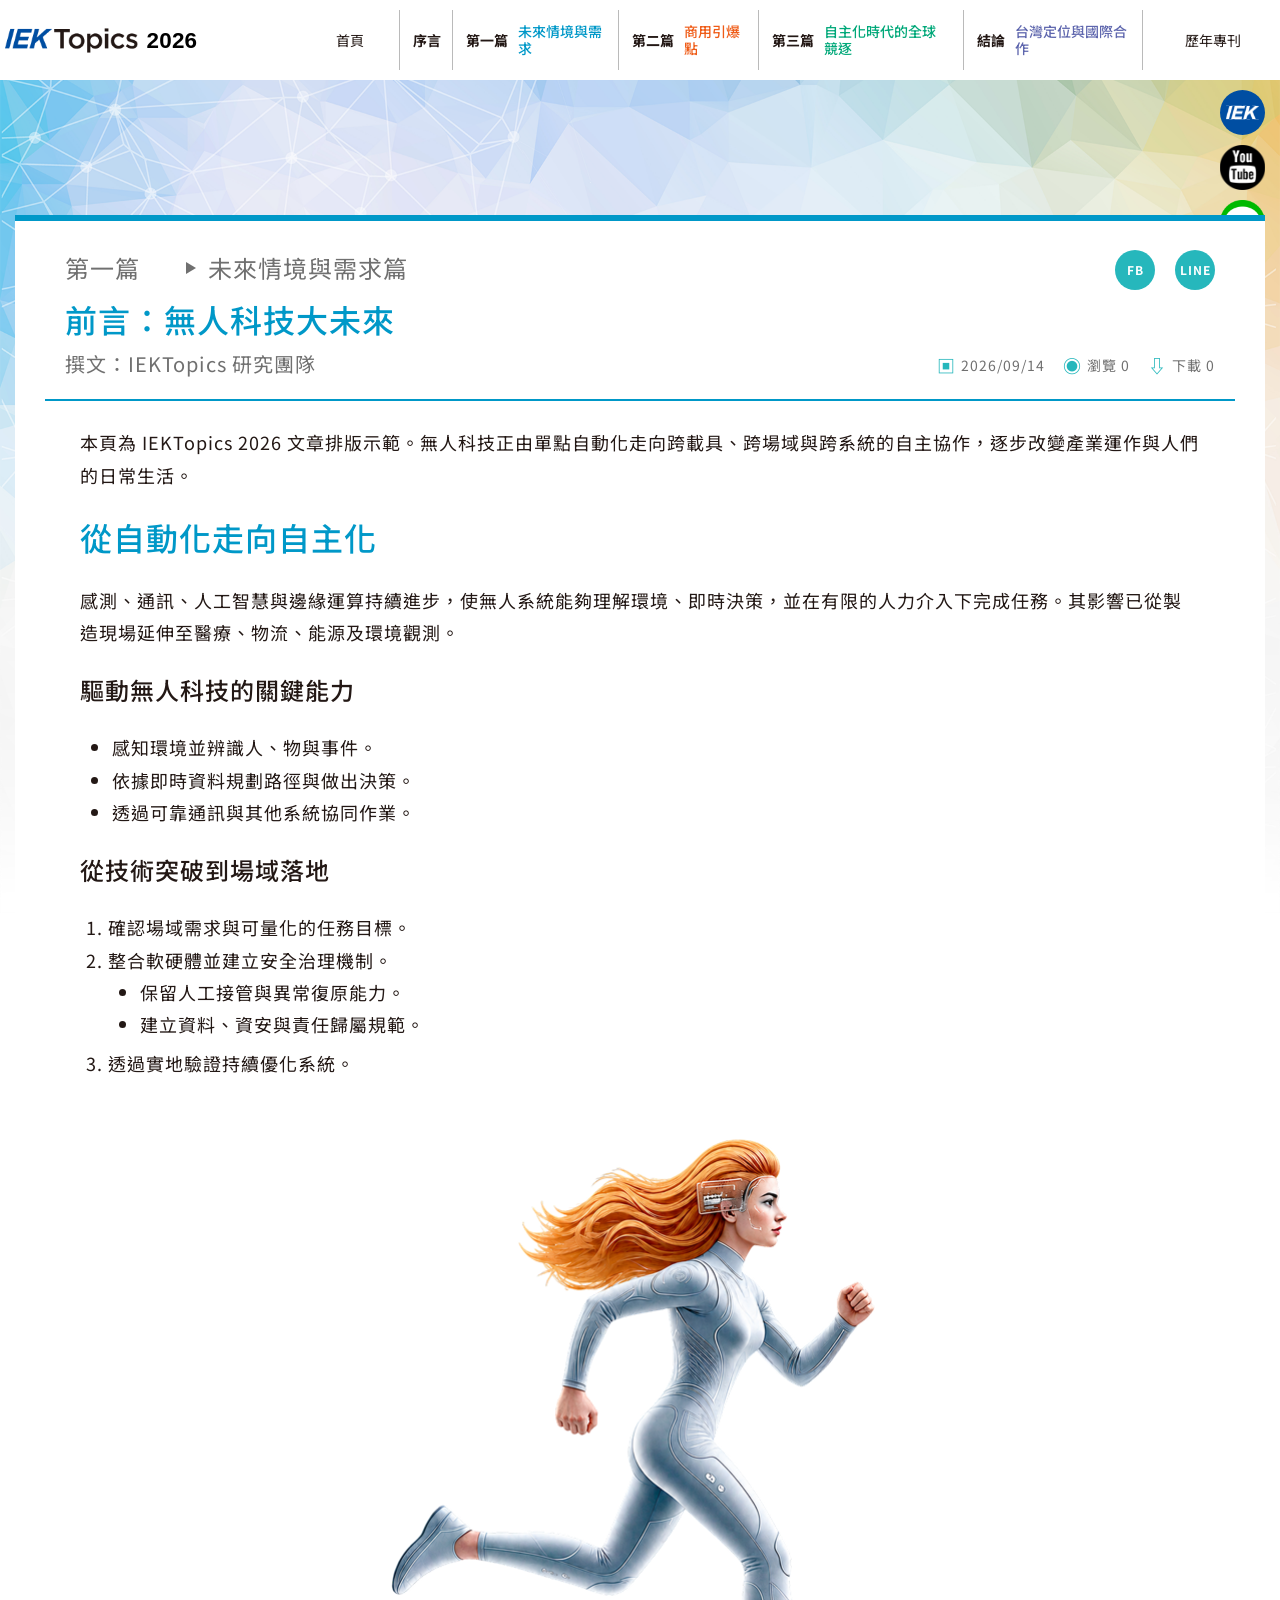
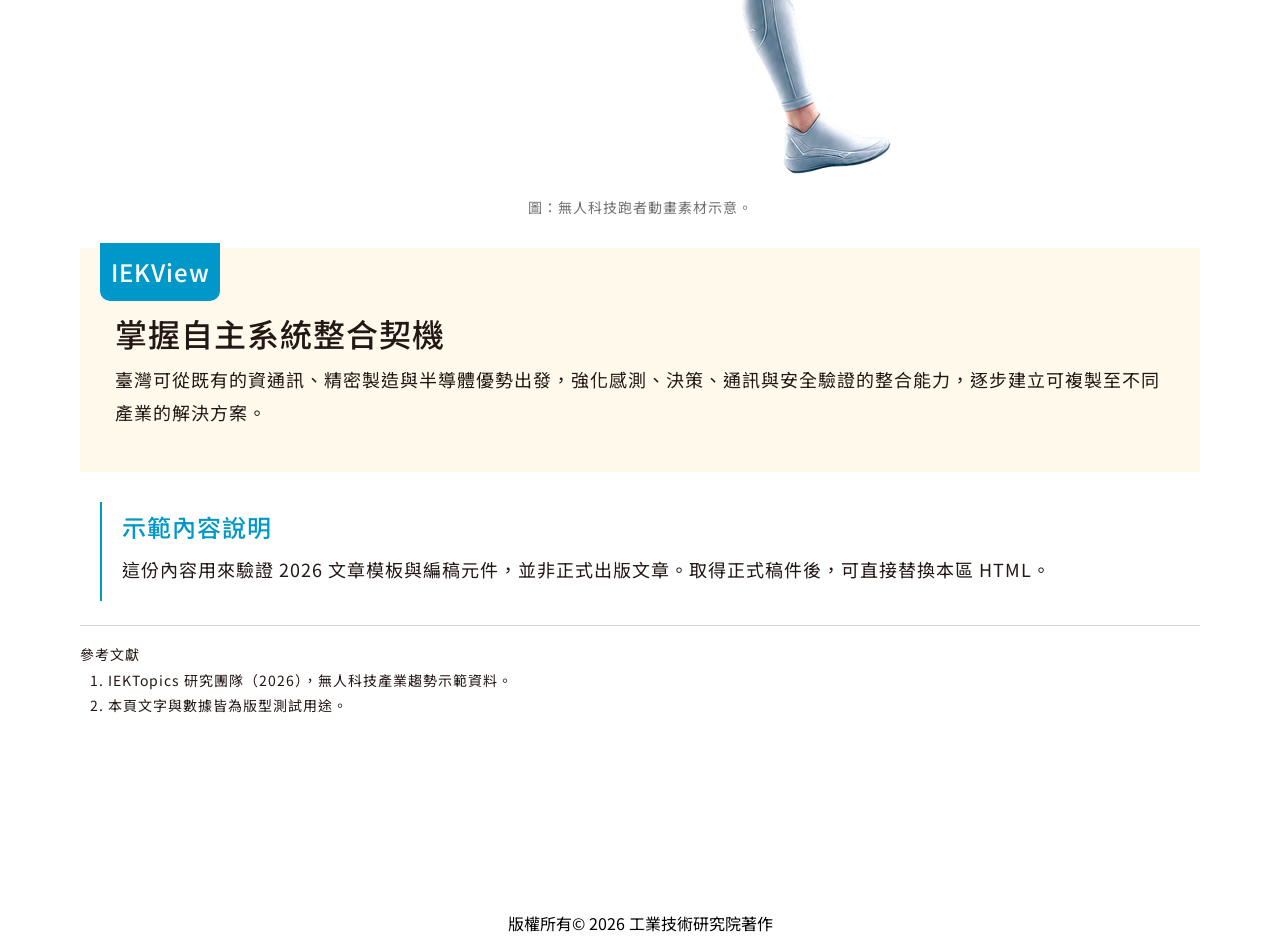
==== commit ae57f3c2: "Update header navigation with publication titles and links" ====
--- a/article.html
+++ b/article.html
@@ -134,8 +134,8 @@
             <div>版權所有© <script>document.write(new Date().getFullYear());</script> 工業技術研究院著作</div>
         </footer>
     </div>
-    <script src="./js/article-data.js?20260914"></script>
-    <script src="./js/header-menu.js?20260915a"></script>
+    <script src="./js/article-data.js?20261020a"></script>
+    <script src="./js/header-menu.js?20261020a"></script>
     <script>
         (function () {
             var url = encodeURIComponent(window.location.href);
